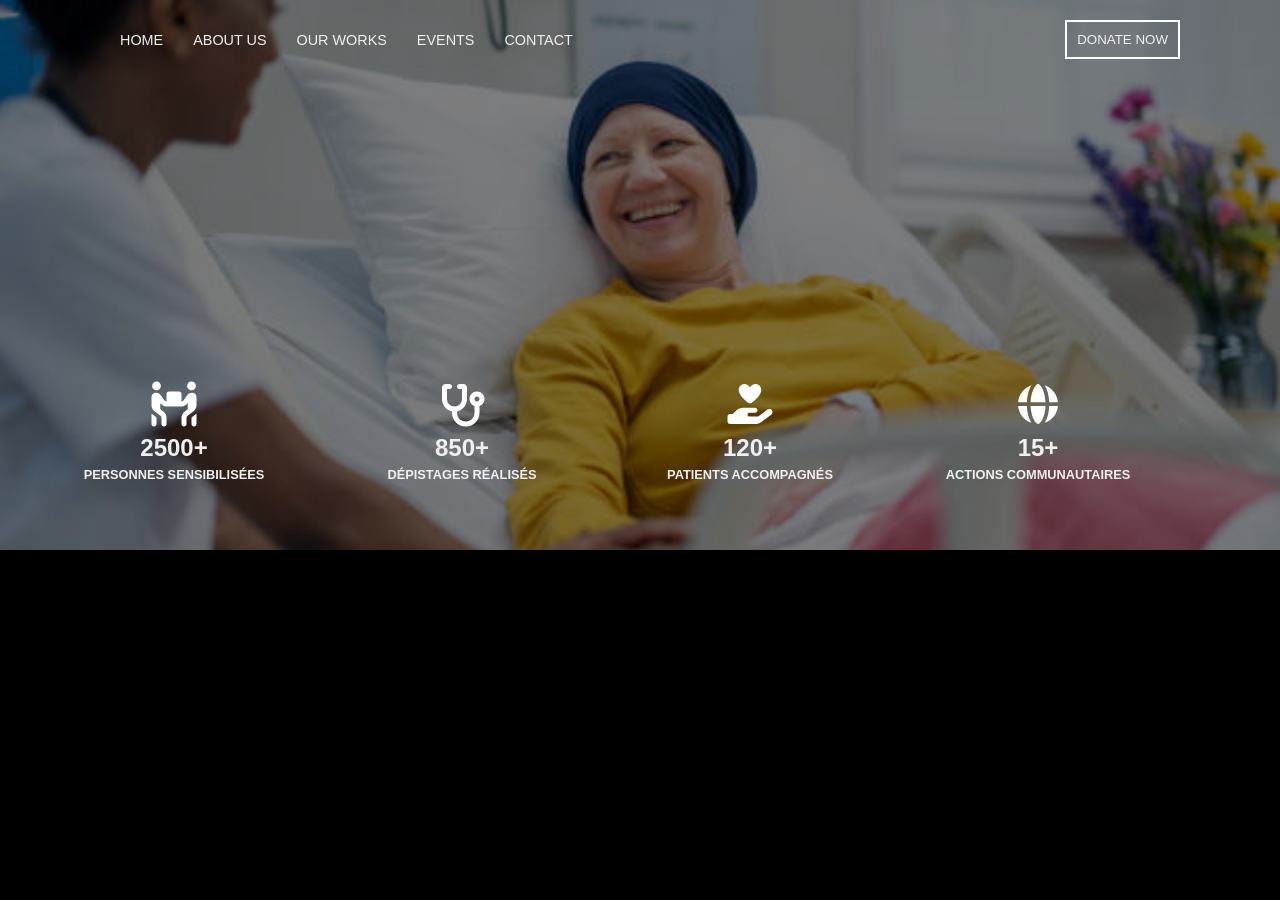
==== index.html @ 1cc5825f "modification responsive" ====
<!doctype html>
<html lang="fr">
  <head>
    <meta charset="UTF-8" />
    <meta name="viewport" content="width=device-width, initial-scale=1.0" />
    <link rel="stylesheet" href="accueil.css" />
    <title>accueil</title>
  </head>
  <body>
    <header class="headr">
      <ul class="menu">
        <li><a href="index.html" class="">HOME</a></li>
        <li><a href="#" class="">ABOUT US</a></li>
        <li>
          <a href="actions.html" class="">OUR WORKS</a>
        </li>
        <li><a href="evenements.html" class="">EVENTS</a></li>
        <li><a href="contact.html" class="">CONTACT</a></li>
      </ul>
      <button class="btn-don">DONATE NOW</button>
    </header>

    <section class="hero">
      <div><img src="images/image1.jpg" class="hero-img" alt="" /></div>
      <div class="stats-grp">
        <!----stat1 ---->
        <div class="stats">
          <img src="images/people-carry-box-solid-full.svg" class="stat-img" />
          <h2>2500+</h2>
          <h4>PERSONNES SENSIBILISÉES</h4>
        </div>
        <!----stat2 ---->
        <div class="stats">
          <img
            src="images/stethoscope-solid-full.svg"
            class="stat-img"
            alt=""
          />
          <h2>850+</h2>
          <h4>DÉPISTAGES RÉALISÉS</h4>
        </div>
        <!----stat3 ---->
        <div class="stats">
          <img
            src="images/hand-holding-heart-solid-full.svg"
            alt=""
            class="stat-img"
          />
          <h2>120+</h2>
          <h4>PATIENTS ACCOMPAGNÉS</h4>
        </div>
        <!----stat4 ---->
        <div class="stats">
          <img src="images/globe-solid-full.svg" alt="" class="stat-img" />
          <h2>15+</h2>
          <h4>ACTIONS COMMUNAUTAIRES</h4>
        </div>
      </div>
    </section>
  </body>
</html>
---- accueil.css ----
* {
  padding: 0;
  margin: 0;
  box-sizing: border-box;
  list-style: none;
  text-decoration: none;
  color: rgb(240, 240, 240);
  font-family: Arial, Helvetica, sans-serif;
}
body {
  background-color: black;
}
.headr {
  display: flex;
  flex-direction: row;
  font-size: 10px;
  justify-content: space-between;
  padding: 20px 100px;
  position: absolute;
  top: 0;
  left: 0;
  width: 100%;
  z-index: 1;
  /* border: 1px solid black; */
}
.menu {
  display: flex;
  flex-direction: row;
  align-items: center;
  justify-content: space-between;
  padding: 10px 20px;
  gap: 30px;
  font-size: 0.9rem;
}

.btn-don {
  background-color: transparent;
  border: 2px solid white;
  padding: 10px;
}
.hero {
  position: relative;
  height: 550px;
}

.hero-img {
  position: absolute;
  width: 100%;
  height: 550px;
  object-fit: cover;
  opacity: 0.5;
}

.stats-grp {
  width: 90%;
  height: 120px;
  display: grid;
  grid-template-columns: repeat(4, 1fr);
  align-items: center;
  justify-content: space-evenly;
  border-radius: 8px;
  /* background-color: rgb(255, 255, 255); */
  margin: 10px 30px;
  position: absolute;
  bottom: 50px;
}

.stats {
  display: flex;
  flex-direction: column;
  align-items: center;
  gap: 5px;
}

.stat-img {
  width: 50px;
  height: 50px;
  object-fit: contain;
}
h4 {
  font-size: 0.8rem;
}
/* Responsive téléphone */
@media screen and (max-width: 768px) {
  .headr {
    flex-direction: column;
    align-items: center;
    padding: 30px 20px;
    gap: 20px;
  }

  .menu {
    flex-wrap: wrap;
    justify-content: center;
    gap: 15px;
    padding: 0;
    text-align: center;
  }

  .hero {
    height: 100vh;
  }

  .hero-img {
    height: 100%;
  }

  .stats-grp {
    width: 95%;
    grid-template-columns: repeat(2, 1fr);
    gap: 20px;
    height: auto;
    left: 50%;
    transform: translateX(-50%);
    bottom: 30px;
    margin: 0;
    padding: 20px 0;
  }

  .stats {
    text-align: center;
  }

  .stat-img {
    width: 30px;
    height: 30px;
    /* background-color: aliceblue; */
    color: white;
  }
  h2 {
    font-size: 0.7rem;
  }

  h4 {
    font-size: 0.5rem;
  }
}
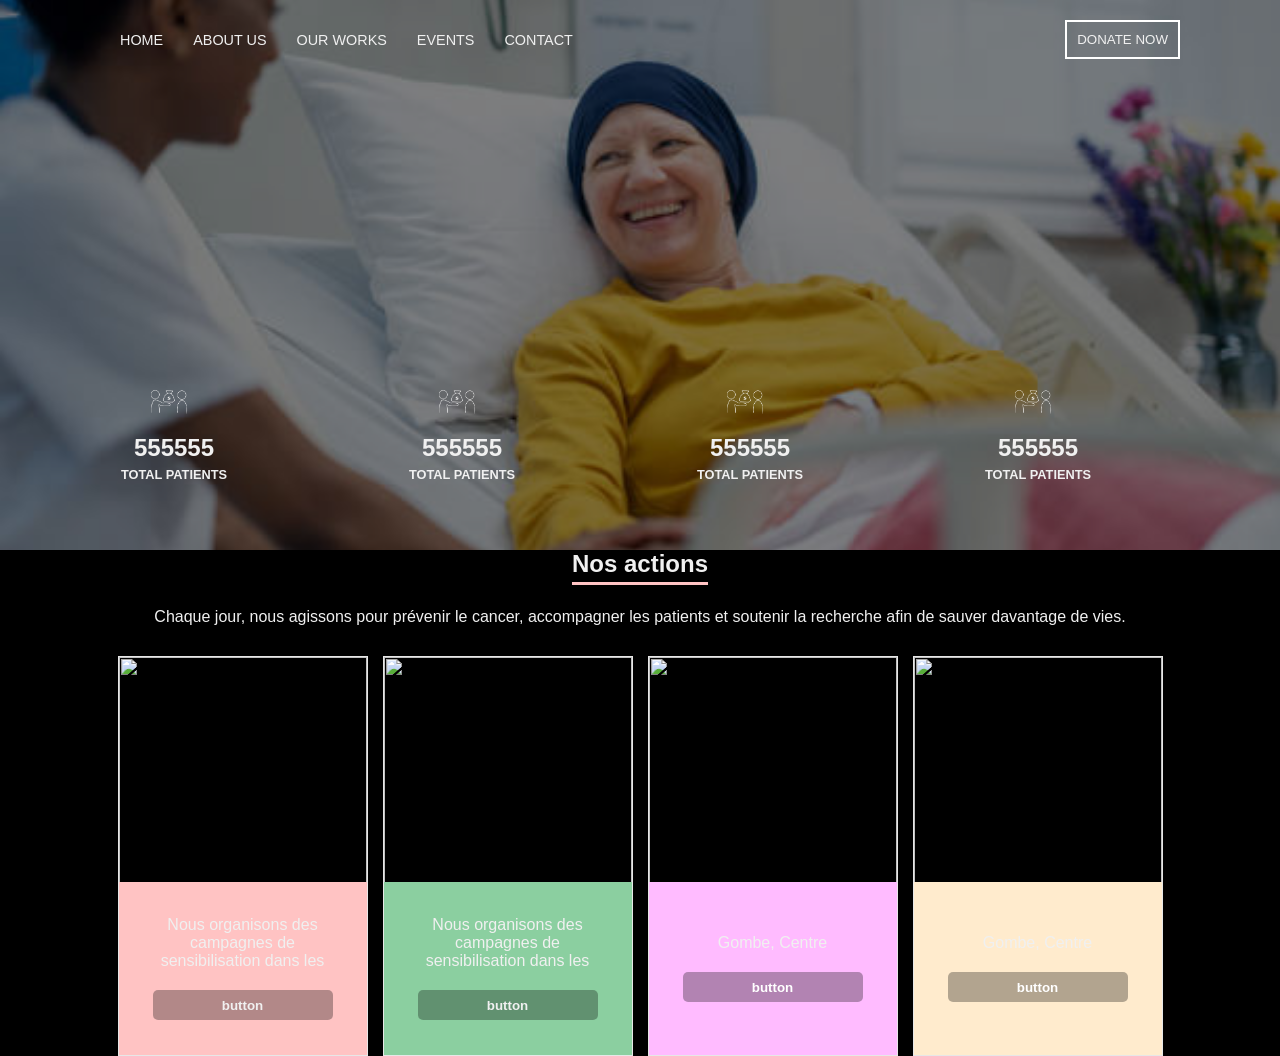
==== commit f8a15761: "Integration de section action dans index" ====
--- a/index.html
+++ b/index.html
@@ -4,6 +4,7 @@
     <meta charset="UTF-8" />
     <meta name="viewport" content="width=device-width, initial-scale=1.0" />
     <link rel="stylesheet" href="accueil.css" />
+    <link rel="stylesheet" href="actions.css" />
     <title>accueil</title>
   </head>
   <body>
@@ -25,35 +26,81 @@
       <div class="stats-grp">
         <!----stat1 ---->
         <div class="stats">
-          <img src="images/people-carry-box-solid-full.svg" class="stat-img" />
-          <h2>2500+</h2>
-          <h4>PERSONNES SENSIBILISÉES</h4>
+          <img src="images/donor.JPEG" class="stat-img" />
+          <h2>555555</h2>
+          <h4>TOTAL PATIENTS</h4>
         </div>
         <!----stat2 ---->
         <div class="stats">
-          <img
-            src="images/stethoscope-solid-full.svg"
-            class="stat-img"
-            alt=""
-          />
-          <h2>850+</h2>
-          <h4>DÉPISTAGES RÉALISÉS</h4>
+          <img src="images/donor.JPEG" class="stat-img" alt="" />
+          <h2>555555</h2>
+          <h4>TOTAL PATIENTS</h4>
         </div>
         <!----stat3 ---->
         <div class="stats">
-          <img
-            src="images/hand-holding-heart-solid-full.svg"
-            alt=""
-            class="stat-img"
-          />
-          <h2>120+</h2>
-          <h4>PATIENTS ACCOMPAGNÉS</h4>
+          <img src="images/donor.JPEG" alt="" class="stat-img" />
+          <h2>555555</h2>
+          <h4>TOTAL PATIENTS</h4>
         </div>
         <!----stat4 ---->
         <div class="stats">
-          <img src="images/globe-solid-full.svg" alt="" class="stat-img" />
-          <h2>15+</h2>
-          <h4>ACTIONS COMMUNAUTAIRES</h4>
+          <img src="images/donor.JPEG" alt="" class="stat-img" />
+          <h2>555555</h2>
+          <h4>TOTAL PATIENTS</h4>
+        </div>
+      </div>
+    </section>
+    <section class="actions">
+      <h1>Nos actions</h1>
+      <p>
+        Chaque jour, nous agissons pour prévenir le cancer, accompagner les
+        patients et soutenir la recherche afin de sauver davantage de vies.
+      </p>
+
+      <div class="grp-card">
+        <!-- Carte 1 -->
+        <div class="card">
+          <img
+            src="https://tse1.mm.bing.net/th/id/OIP.S7euTnpq5qoBx0UZ1Ds-mwHaGL?r=0&pid=ImgDet&w=178&h=148&c=7&dpr=1,5&o=7&rm=3"
+          />
+          <div class="card-content">
+            <p class="text-card one">
+              Nous organisons des campagnes de sensibilisation dans les
+            </p>
+            <button class="btn-card"><p>button</p></button>
+          </div>
+        </div>
+        <!-- Carte 2 -->
+        <div class="card">
+          <img
+            src="https://tse1.mm.bing.net/th/id/OIP.S7euTnpq5qoBx0UZ1Ds-mwHaGL?r=0&pid=ImgDet&w=178&h=148&c=7&dpr=1,5&o=7&rm=3"
+            alt=""
+          />
+          <div class="card-content two">
+            <p class="text-card">
+              Nous organisons des campagnes de sensibilisation dans les
+            </p>
+            <button class="btn-card"><p>button</p></button>
+          </div>
+        </div>
+        <!-- Carte 3 -->
+        <div class="card">
+          <img
+            src="https://tse1.mm.bing.net/th/id/OIP.S7euTnpq5qoBx0UZ1Ds-mwHaGL?r=0&pid=ImgDet&w=178&h=148&c=7&dpr=1,5&o=7&rm=3"
+            alt=""
+          />
+          <div class="card-content three">
+            <p class="text-card">Gombe, Centre</p>
+            <button class="btn-card">button</button>
+          </div>
+        </div>
+        <!-- Carte 4 -->
+        <div class="card">
+          <img src="#" alt="" />
+          <div class="card-content four">
+            <p class="text-card">Gombe, Centre</p>
+            <button class="btn-card">button</button>
+          </div>
         </div>
       </div>
     </section>
--- a/actions.css
+++ b/actions.css
@@ -0,0 +1,115 @@
+* {
+  box-sizing: border-box;
+  text-decoration: none;
+  margin: 0;
+  padding: 0;
+}
+
+.actions {
+  display: flex;
+  flex-direction: column;
+  align-items: center;
+  gap: 30px;
+  /* border: 1px solid black; */
+}
+.actions h1 {
+  text-decoration: underline;
+  text-decoration-color: #ffc3c3;
+  text-decoration-thickness: 3px; /* Épaisseur du soulignement */
+  text-decoration-skip-ink: none; /* Empêche le soulignement de s'interrompre aux jambages (les lettres qui descendent comme le 'p' ou le 'g') */
+  text-underline-offset: 10px;
+}
+
+.grp-card {
+  display: flex;
+  flex-direction: row;
+  /* border: 1px solid rgb(226, 6, 6); */
+  justify-content: center;
+  align-items: center;
+  gap: 15px;
+}
+.card {
+  display: flex;
+  flex-direction: column;
+  width: 250px;
+  height: 400px;
+  border: 1px solid rgb(231, 231, 231);
+
+  /* background-color: ; */
+}
+.card img {
+  width: 100%;
+  height: 130%;
+  object-fit: cover;
+}
+.card-content {
+  display: flex;
+  flex-direction: column;
+  justify-content: center;
+  align-items: center;
+  gap: 20px;
+  padding: 0 20px;
+  /* border: 2px solid green; */
+  text-align: center;
+  height: 100%;
+  background-color: #ffc3c3;
+}
+.two {
+  background-color: #8bcfa0;
+}
+.three {
+  background-color: rgb(255, 187, 255);
+}
+.four {
+  background-color: blanchedalmond;
+}
+
+.btn-card {
+  width: 180px;
+  height: 30px;
+  color: white;
+  font-weight: bold;
+  background-color: rgba(0, 0, 0, 0.3);
+  /* opacity: 0.5; */
+  border: none;
+  border-radius: 5px;
+}
+
+/* Responsive */
+@media screen and (max-width: 768px) {
+  .grp-card {
+    flex-direction: column;
+    align-items: center;
+    gap: 20px;
+    padding: 0 15px;
+    overflow: hidden;
+  }
+  .but {
+    padding: 0 20px;
+  }
+
+  .card {
+    width: 100%;
+    max-width: 350px;
+    height: auto;
+  }
+
+  .card img {
+    height: 220px;
+  }
+
+  .card-content {
+    padding: 20px;
+    gap: 15px;
+  }
+
+  .card-content p {
+    font-size: 0.95rem;
+  }
+
+  .btn-card {
+    width: 100%;
+    max-width: 220px;
+    height: 40px;
+  }
+}
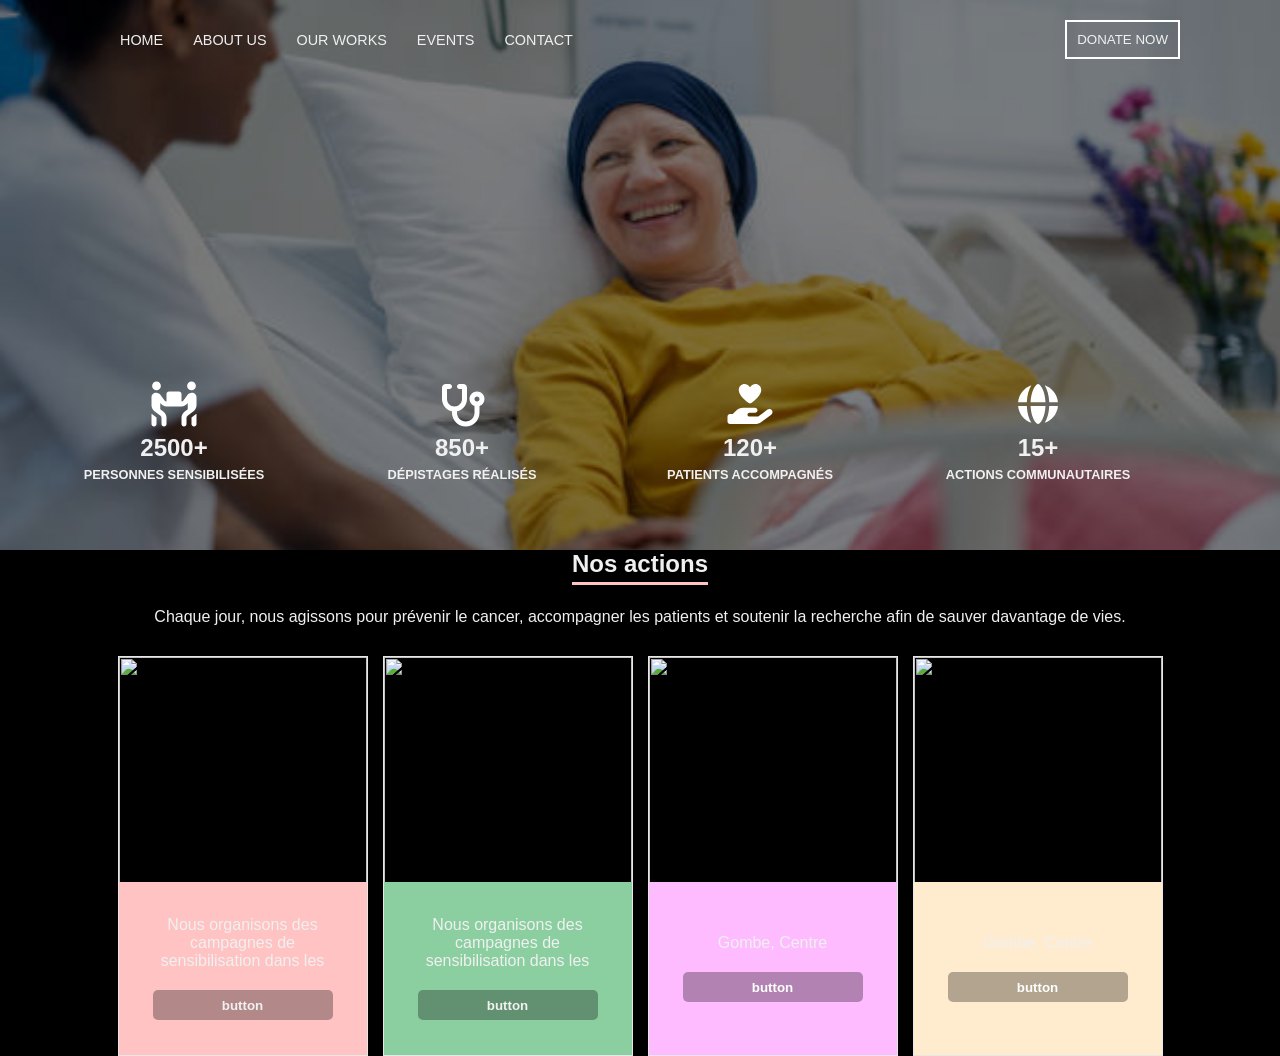
==== commit d8228b1e: "Merge branch 'feature/accueil'" ====
--- a/index.html
+++ b/index.html
@@ -26,27 +26,35 @@
       <div class="stats-grp">
         <!----stat1 ---->
         <div class="stats">
-          <img src="images/donor.JPEG" class="stat-img" />
-          <h2>555555</h2>
-          <h4>TOTAL PATIENTS</h4>
+          <img src="images/people-carry-box-solid-full.svg" class="stat-img" />
+          <h2>2500+</h2>
+          <h4>PERSONNES SENSIBILISÉES</h4>
         </div>
         <!----stat2 ---->
         <div class="stats">
-          <img src="images/donor.JPEG" class="stat-img" alt="" />
-          <h2>555555</h2>
-          <h4>TOTAL PATIENTS</h4>
+          <img
+            src="images/stethoscope-solid-full.svg"
+            class="stat-img"
+            alt=""
+          />
+          <h2>850+</h2>
+          <h4>DÉPISTAGES RÉALISÉS</h4>
         </div>
         <!----stat3 ---->
         <div class="stats">
-          <img src="images/donor.JPEG" alt="" class="stat-img" />
-          <h2>555555</h2>
-          <h4>TOTAL PATIENTS</h4>
+          <img
+            src="images/hand-holding-heart-solid-full.svg"
+            alt=""
+            class="stat-img"
+          />
+          <h2>120+</h2>
+          <h4>PATIENTS ACCOMPAGNÉS</h4>
         </div>
         <!----stat4 ---->
         <div class="stats">
-          <img src="images/donor.JPEG" alt="" class="stat-img" />
-          <h2>555555</h2>
-          <h4>TOTAL PATIENTS</h4>
+          <img src="images/globe-solid-full.svg" alt="" class="stat-img" />
+          <h2>15+</h2>
+          <h4>ACTIONS COMMUNAUTAIRES</h4>
         </div>
       </div>
     </section>
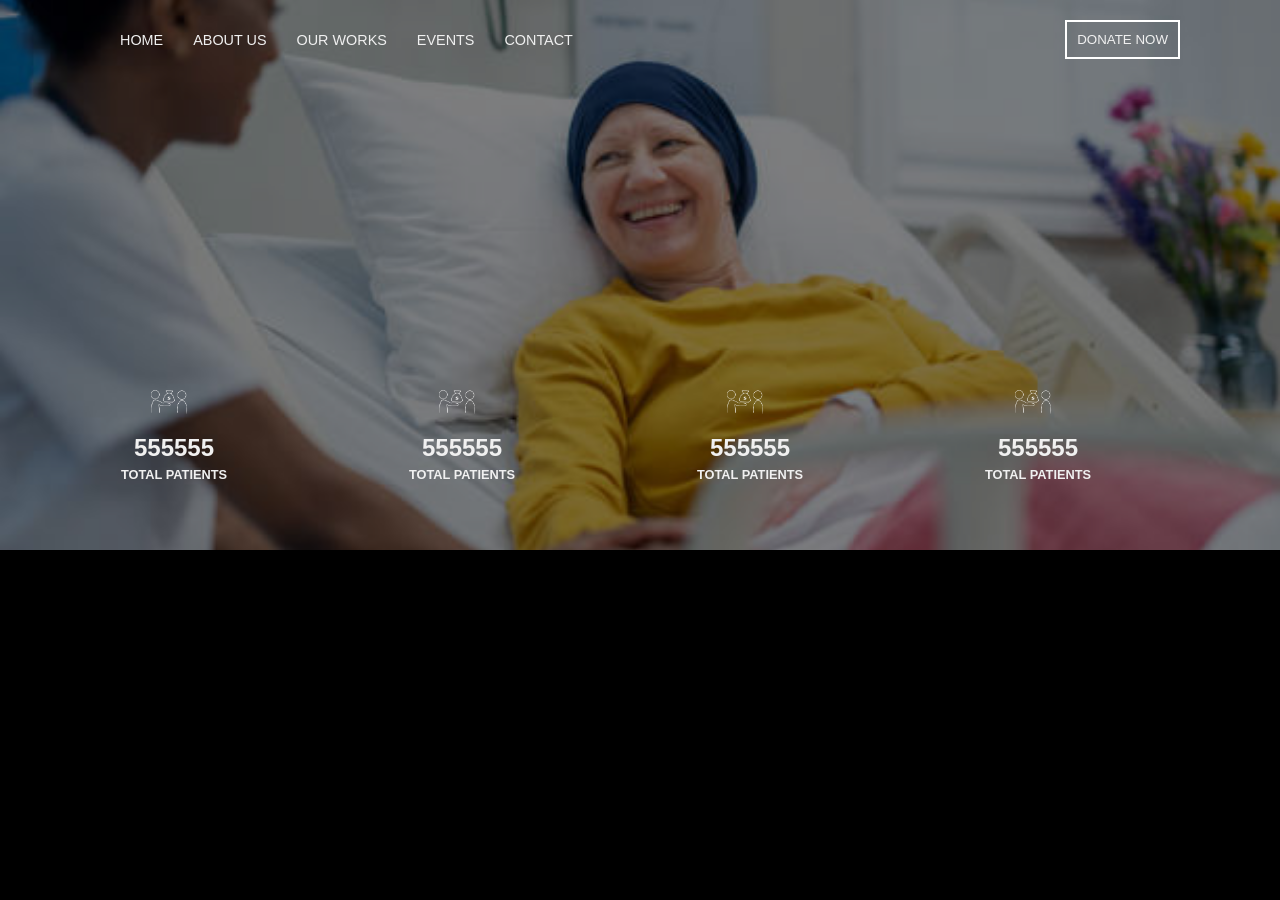
==== commit 93519a57: "Revert "Integration de section action dans index" This reverts commit f8a1576109bf8f3b7032aadb087364" ====
--- a/index.html
+++ b/index.html
@@ -4,7 +4,6 @@
     <meta charset="UTF-8" />
     <meta name="viewport" content="width=device-width, initial-scale=1.0" />
     <link rel="stylesheet" href="accueil.css" />
-    <link rel="stylesheet" href="actions.css" />
     <title>accueil</title>
   </head>
   <body>
@@ -26,89 +25,27 @@
       <div class="stats-grp">
         <!----stat1 ---->
         <div class="stats">
-          <img src="images/people-carry-box-solid-full.svg" class="stat-img" />
-          <h2>2500+</h2>
-          <h4>PERSONNES SENSIBILISÉES</h4>
+          <img src="images/donor.JPEG" class="stat-img" />
+          <h2>555555</h2>
+          <h4>TOTAL PATIENTS</h4>
         </div>
         <!----stat2 ---->
         <div class="stats">
-          <img
-            src="images/stethoscope-solid-full.svg"
-            class="stat-img"
-            alt=""
-          />
-          <h2>850+</h2>
-          <h4>DÉPISTAGES RÉALISÉS</h4>
+          <img src="images/donor.JPEG" class="stat-img" alt="" />
+          <h2>555555</h2>
+          <h4>TOTAL PATIENTS</h4>
         </div>
         <!----stat3 ---->
         <div class="stats">
-          <img
-            src="images/hand-holding-heart-solid-full.svg"
-            alt=""
-            class="stat-img"
-          />
-          <h2>120+</h2>
-          <h4>PATIENTS ACCOMPAGNÉS</h4>
+          <img src="images/donor.JPEG" alt="" class="stat-img" />
+          <h2>555555</h2>
+          <h4>TOTAL PATIENTS</h4>
         </div>
         <!----stat4 ---->
         <div class="stats">
-          <img src="images/globe-solid-full.svg" alt="" class="stat-img" />
-          <h2>15+</h2>
-          <h4>ACTIONS COMMUNAUTAIRES</h4>
-        </div>
-      </div>
-    </section>
-    <section class="actions">
-      <h1>Nos actions</h1>
-      <p>
-        Chaque jour, nous agissons pour prévenir le cancer, accompagner les
-        patients et soutenir la recherche afin de sauver davantage de vies.
-      </p>
-
-      <div class="grp-card">
-        <!-- Carte 1 -->
-        <div class="card">
-          <img
-            src="https://tse1.mm.bing.net/th/id/OIP.S7euTnpq5qoBx0UZ1Ds-mwHaGL?r=0&pid=ImgDet&w=178&h=148&c=7&dpr=1,5&o=7&rm=3"
-          />
-          <div class="card-content">
-            <p class="text-card one">
-              Nous organisons des campagnes de sensibilisation dans les
-            </p>
-            <button class="btn-card"><p>button</p></button>
-          </div>
-        </div>
-        <!-- Carte 2 -->
-        <div class="card">
-          <img
-            src="https://tse1.mm.bing.net/th/id/OIP.S7euTnpq5qoBx0UZ1Ds-mwHaGL?r=0&pid=ImgDet&w=178&h=148&c=7&dpr=1,5&o=7&rm=3"
-            alt=""
-          />
-          <div class="card-content two">
-            <p class="text-card">
-              Nous organisons des campagnes de sensibilisation dans les
-            </p>
-            <button class="btn-card"><p>button</p></button>
-          </div>
-        </div>
-        <!-- Carte 3 -->
-        <div class="card">
-          <img
-            src="https://tse1.mm.bing.net/th/id/OIP.S7euTnpq5qoBx0UZ1Ds-mwHaGL?r=0&pid=ImgDet&w=178&h=148&c=7&dpr=1,5&o=7&rm=3"
-            alt=""
-          />
-          <div class="card-content three">
-            <p class="text-card">Gombe, Centre</p>
-            <button class="btn-card">button</button>
-          </div>
-        </div>
-        <!-- Carte 4 -->
-        <div class="card">
-          <img src="#" alt="" />
-          <div class="card-content four">
-            <p class="text-card">Gombe, Centre</p>
-            <button class="btn-card">button</button>
-          </div>
+          <img src="images/donor.JPEG" alt="" class="stat-img" />
+          <h2>555555</h2>
+          <h4>TOTAL PATIENTS</h4>
         </div>
       </div>
     </section>
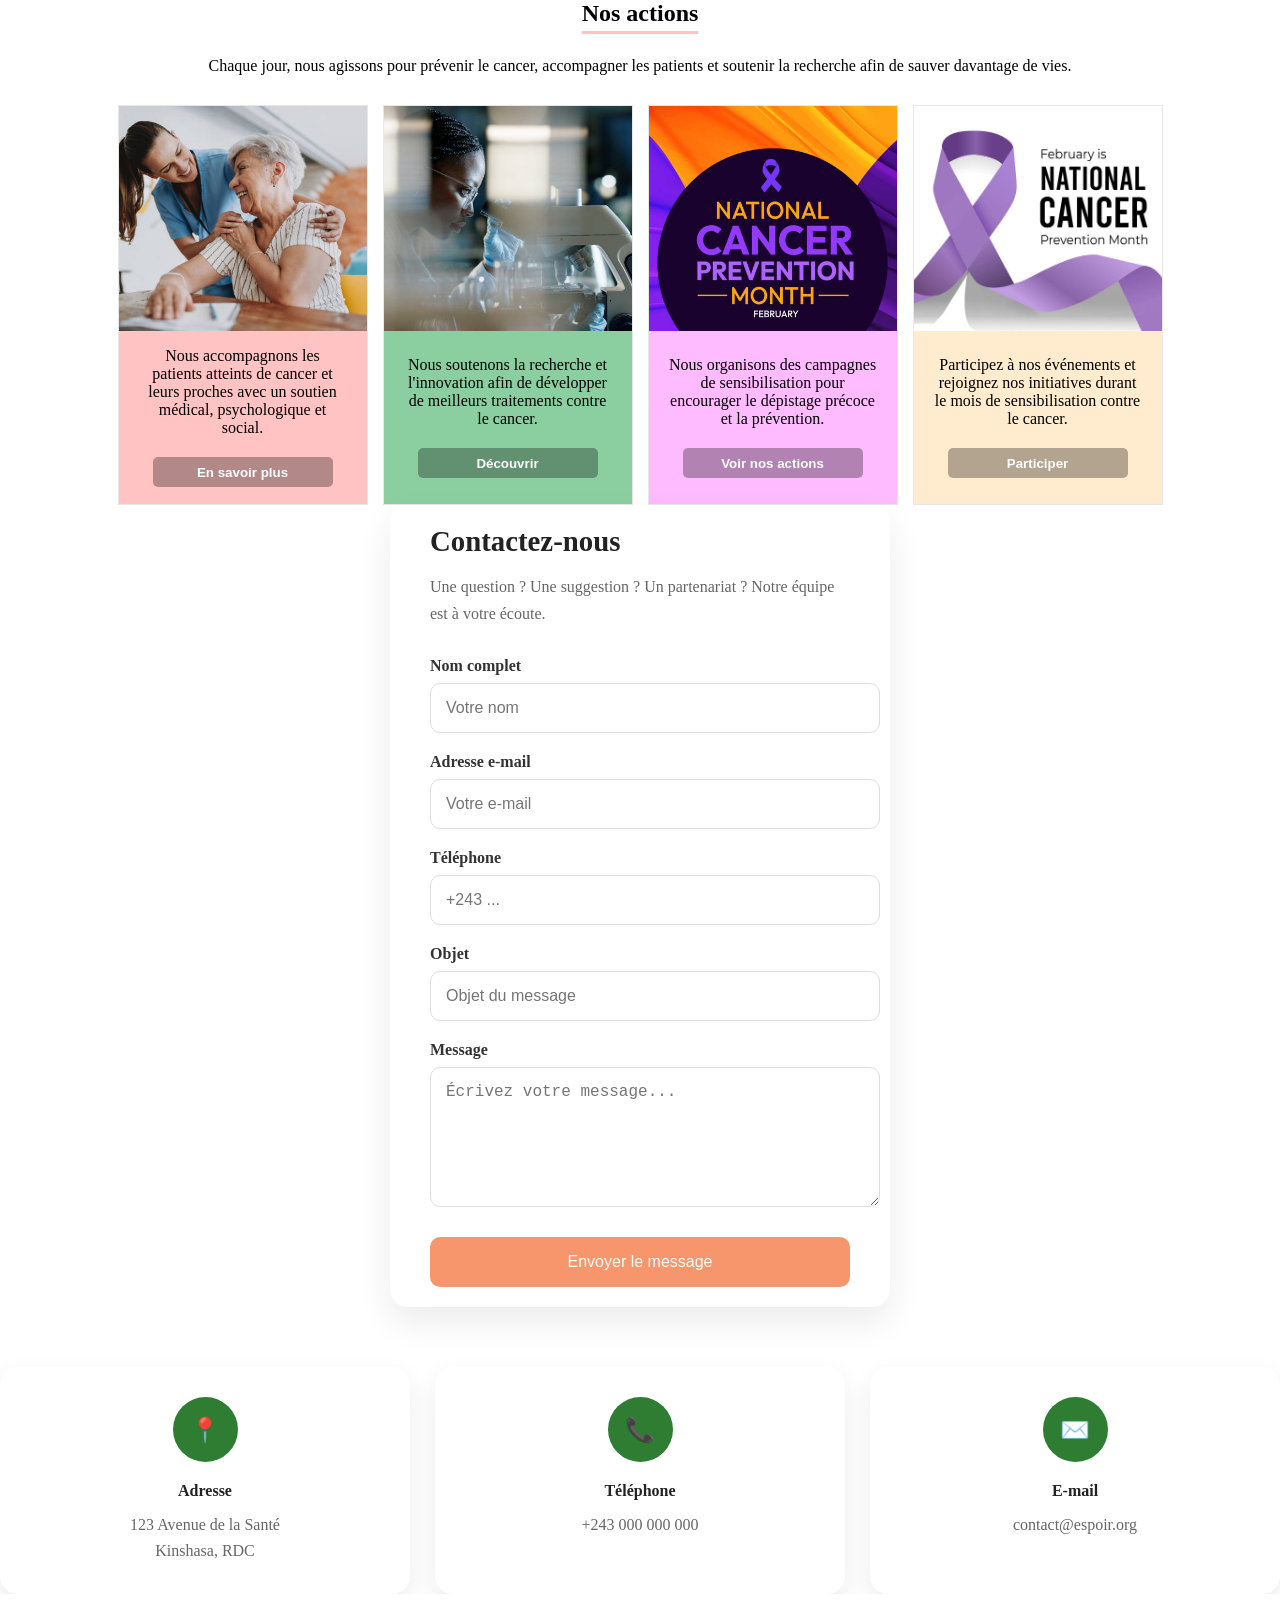
==== commit 1463d402: "Intégration des pages contact et actions dans l'accueil" ====
--- a/index.html
+++ b/index.html
@@ -3,51 +3,145 @@
   <head>
     <meta charset="UTF-8" />
     <meta name="viewport" content="width=device-width, initial-scale=1.0" />
-    <link rel="stylesheet" href="accueil.css" />
-    <title>accueil</title>
+    <title>Document</title>
+    <link rel="stylesheet" href="contact.css" />
+    <link rel="stylesheet" href="actions.css" />
   </head>
   <body>
-    <header class="headr">
-      <ul class="menu">
-        <li><a href="index.html" class="">HOME</a></li>
-        <li><a href="#" class="">ABOUT US</a></li>
-        <li>
-          <a href="actions.html" class="">OUR WORKS</a>
-        </li>
-        <li><a href="evenements.html" class="">EVENTS</a></li>
-        <li><a href="contact.html" class="">CONTACT</a></li>
-      </ul>
-      <button class="btn-don">DONATE NOW</button>
-    </header>
+    <main>
+      <!-- section Nos Actions    -->
+      <section class="actions">
+        <h1>Nos actions</h1>
+        <p class="but">
+          Chaque jour, nous agissons pour prévenir le cancer, accompagner les
+          patients et soutenir la recherche afin de sauver davantage de vies.
+        </p>
 
-    <section class="hero">
-      <div><img src="images/image1.jpg" class="hero-img" alt="" /></div>
-      <div class="stats-grp">
-        <!----stat1 ---->
-        <div class="stats">
-          <img src="images/donor.JPEG" class="stat-img" />
-          <h2>555555</h2>
-          <h4>TOTAL PATIENTS</h4>
+        <div class="grp-card">
+          <!-- Carte 1 -->
+          <div class="card">
+            <img src="images/action1.jpeg" />
+            <div class="card-content">
+              <p class="text-card one">
+                Nous accompagnons les patients atteints de cancer et leurs
+                proches avec un soutien médical, psychologique et social.
+              </p>
+              <button class="btn-card"><p>En savoir plus</p></button>
+            </div>
+          </div>
+          <!-- Carte 2 -->
+          <div class="card">
+            <img src="images/action2.jpeg" alt="" />
+            <div class="card-content two">
+              <p class="text-card">
+                Nous soutenons la recherche et l'innovation afin de développer
+                de meilleurs traitements contre le cancer.
+              </p>
+              <button class="btn-card"><p>Découvrir</p></button>
+            </div>
+          </div>
+          <!-- Carte 3 -->
+          <div class="card">
+            <img src="images/action3.jpeg" alt="" />
+            <div class="card-content three">
+              <p class="text-card">
+                Nous organisons des campagnes de sensibilisation pour encourager
+                le dépistage précoce et la prévention.
+              </p>
+              <button class="btn-card">Voir nos actions</button>
+            </div>
+          </div>
+          <!-- Carte 4 -->
+          <div class="card">
+            <img src="images/action4.jpeg" alt="" />
+            <div class="card-content four">
+              <p class="text-card">
+                Participez à nos événements et rejoignez nos initiatives durant
+                le mois de sensibilisation contre le cancer.
+              </p>
+              <button class="btn-card">Participer</button>
+            </div>
+          </div>
         </div>
-        <!----stat2 ---->
-        <div class="stats">
-          <img src="images/donor.JPEG" class="stat-img" alt="" />
-          <h2>555555</h2>
-          <h4>TOTAL PATIENTS</h4>
+      </section>
+
+      <!---section CONTACT-->
+      <section class="contact-section" id="contact">
+        <div class="contact">
+          <!-- Contact -->
+          <div class="contact-card">
+            <h3>Contactez-nous</h3>
+
+            <p>
+              Une question ? Une suggestion ? Un partenariat ? Notre équipe est
+              à votre écoute.
+            </p>
+
+            <form>
+              <div class="input-group">
+                <label>Nom complet</label>
+                <input type="text" placeholder="Votre nom" />
+              </div>
+
+              <div class="input-group">
+                <label>Adresse e-mail</label>
+                <input type="email" placeholder="Votre e-mail" />
+              </div>
+
+              <div class="input-group">
+                <label>Téléphone</label>
+                <input type="tel" placeholder="+243 ..." />
+              </div>
+
+              <div class="input-group">
+                <label>Objet</label>
+                <input type="text" placeholder="Objet du message" />
+              </div>
+
+              <div class="input-group">
+                <label>Message</label>
+                <textarea
+                  rows="6"
+                  placeholder="Écrivez votre message..."
+                ></textarea>
+              </div>
+
+              <button type="submit">Envoyer le message</button>
+            </form>
+          </div>
         </div>
-        <!----stat3 ---->
-        <div class="stats">
-          <img src="images/donor.JPEG" alt="" class="stat-img" />
-          <h2>555555</h2>
-          <h4>TOTAL PATIENTS</h4>
+
+        <!-- Informations -->
+
+        <div class="contact-info">
+          <div class="info-card">
+            <div class="icon">📍</div>
+
+            <h4>Adresse</h4>
+
+            <p>
+              123 Avenue de la Santé<br />
+              Kinshasa, RDC
+            </p>
+          </div>
+
+          <div class="info-card">
+            <div class="icon">📞</div>
+
+            <h4>Téléphone</h4>
+
+            <p>+243 000 000 000</p>
+          </div>
+
+          <div class="info-card">
+            <div class="icon">✉️</div>
+
+            <h4>E-mail</h4>
+
+            <p>contact@espoir.org</p>
+          </div>
         </div>
-        <!----stat4 ---->
-        <div class="stats">
-          <img src="images/donor.JPEG" alt="" class="stat-img" />
-          <h2>555555</h2>
-          <h4>TOTAL PATIENTS</h4>
-        </div>
-      </div>
-    </section>
+      </section>
+    </main>
   </body>
 </html>
--- a/contact.css
+++ b/contact.css
@@ -0,0 +1,155 @@
+/*========== CONTACT SECTION ==========*/
+
+.contact-section {
+  width: 100%;
+  align-items: center;
+  justify-content: center;
+  /* margin: 100px auto; */
+  /* border: 2px solid black; */
+}
+
+/*========== GRID PRINCIPAL ==========*/
+
+.contact {
+  display: flex;
+  flex-direction: column;
+  align-items: center;
+  justify-content: center;
+  /* grid-template-columns: 1fr; */
+  margin-bottom: 60px;
+  /* margin-left: 120px; */
+  /* border: 2px solid black; */
+}
+
+/*========== CARTES ==========*/
+
+.contact-card {
+  width: 500px;
+  background: #fff;
+  border-radius: 18px;
+  padding: 20px 40px;
+  box-shadow: 0 15px 35px rgba(0, 0, 0, 0.08);
+}
+
+.contact-card h3 {
+  font-size: 1.8rem;
+  margin-bottom: 15px;
+  color: #222;
+}
+
+.contact-card p {
+  color: #666;
+  line-height: 1.7;
+  margin-bottom: 30px;
+}
+
+/*========== FORMULAIRE ==========*/
+
+form {
+  display: flex;
+  flex-direction: column;
+  gap: 20px;
+}
+
+.input-group {
+  display: flex;
+  flex-direction: column;
+}
+
+.input-group label {
+  margin-bottom: 8px;
+  font-weight: 600;
+  color: #333;
+}
+
+.input-group input,
+.input-group textarea {
+  width: 450px;
+  padding: 15px;
+  border: 1px solid #ddd;
+  border-radius: 10px;
+  font-size: 1rem;
+  transition: 0.3s;
+  /* border: 1px solid orange; */
+}
+
+textarea {
+  resize: vertical;
+}
+
+form button {
+  margin-top: 10px;
+  padding: 16px;
+  background: #f7966c;
+  color: white;
+  border: none;
+  border-radius: 10px;
+  font-size: 1rem;
+  cursor: pointer;
+  transition: 0.3s;
+}
+
+form button:hover {
+  background: #0b470f;
+}
+
+/*========== INFORMATIONS ==========*/
+
+.contact-info {
+  display: grid;
+  grid-template-columns: repeat(3, 1fr);
+  gap: 25px;
+}
+
+.info-card {
+  background: white;
+  padding: 30px;
+  text-align: center;
+  border-radius: 18px;
+  box-shadow: 0 10px 25px rgba(0, 0, 0, 0.08);
+  transition: 0.3s;
+}
+
+.info-card:hover {
+  transform: translateY(-8px);
+}
+
+.icon {
+  width: 65px;
+  height: 65px;
+  margin: auto;
+  margin-bottom: 20px;
+  background: #2e7d32;
+  color: white;
+  border-radius: 50%;
+  display: grid;
+  place-items: center;
+  font-size: 1.5rem;
+}
+
+.info-card h4 {
+  margin-bottom: 12px;
+  color: #222;
+}
+
+.info-card p {
+  color: #666;
+  line-height: 1.6;
+}
+/* Responsive téléphone */
+@media screen and (max-width: 768px) {
+  .contact-card {
+    width: 90%;
+    padding: 20px;
+    overflow: hidden;
+  }
+
+  .input-group input,
+  .input-group textarea {
+    width: 90%;
+  }
+
+  .contact-info {
+    grid-template-columns: 1fr;
+  }
+}
--- a/actions.css
+++ b/actions.css
@@ -0,0 +1,115 @@
+* {
+  box-sizing: border-box;
+  text-decoration: none;
+  margin: 0;
+  padding: 0;
+}
+
+.actions {
+  display: flex;
+  flex-direction: column;
+  align-items: center;
+  gap: 30px;
+  /* border: 1px solid black; */
+}
+.actions h1 {
+  text-decoration: underline;
+  text-decoration-color: #ffc3c3;
+  text-decoration-thickness: 3px; /* Épaisseur du soulignement */
+  text-decoration-skip-ink: none; /* Empêche le soulignement de s'interrompre aux jambages (les lettres qui descendent comme le 'p' ou le 'g') */
+  text-underline-offset: 10px;
+}
+
+.grp-card {
+  display: flex;
+  flex-direction: row;
+  /* border: 1px solid rgb(226, 6, 6); */
+  justify-content: center;
+  align-items: center;
+  gap: 15px;
+}
+.card {
+  display: flex;
+  flex-direction: column;
+  width: 250px;
+  height: 400px;
+  border: 1px solid rgb(231, 231, 231);
+
+  /* background-color: ; */
+}
+.card img {
+  width: 100%;
+  height: 130%;
+  object-fit: cover;
+}
+.card-content {
+  display: flex;
+  flex-direction: column;
+  justify-content: center;
+  align-items: center;
+  gap: 20px;
+  padding: 0 20px;
+  /* border: 2px solid green; */
+  text-align: center;
+  height: 100%;
+  background-color: #ffc3c3;
+}
+.two {
+  background-color: #8bcfa0;
+}
+.three {
+  background-color: rgb(255, 187, 255);
+}
+.four {
+  background-color: blanchedalmond;
+}
+
+.btn-card {
+  width: 180px;
+  height: 30px;
+  color: white;
+  font-weight: bold;
+  background-color: rgba(0, 0, 0, 0.3);
+  /* opacity: 0.5; */
+  border: none;
+  border-radius: 5px;
+}
+
+/* Responsive */
+@media screen and (max-width: 768px) {
+  .grp-card {
+    flex-direction: column;
+    align-items: center;
+    gap: 20px;
+    padding: 0 15px;
+    overflow: hidden;
+  }
+  .but {
+    padding: 0 20px;
+  }
+
+  .card {
+    width: 100%;
+    max-width: 350px;
+    height: auto;
+  }
+
+  .card img {
+    height: 220px;
+  }
+
+  .card-content {
+    padding: 20px;
+    gap: 15px;
+  }
+
+  .card-content p {
+    font-size: 0.95rem;
+  }
+
+  .btn-card {
+    width: 100%;
+    max-width: 220px;
+    height: 40px;
+  }
+}
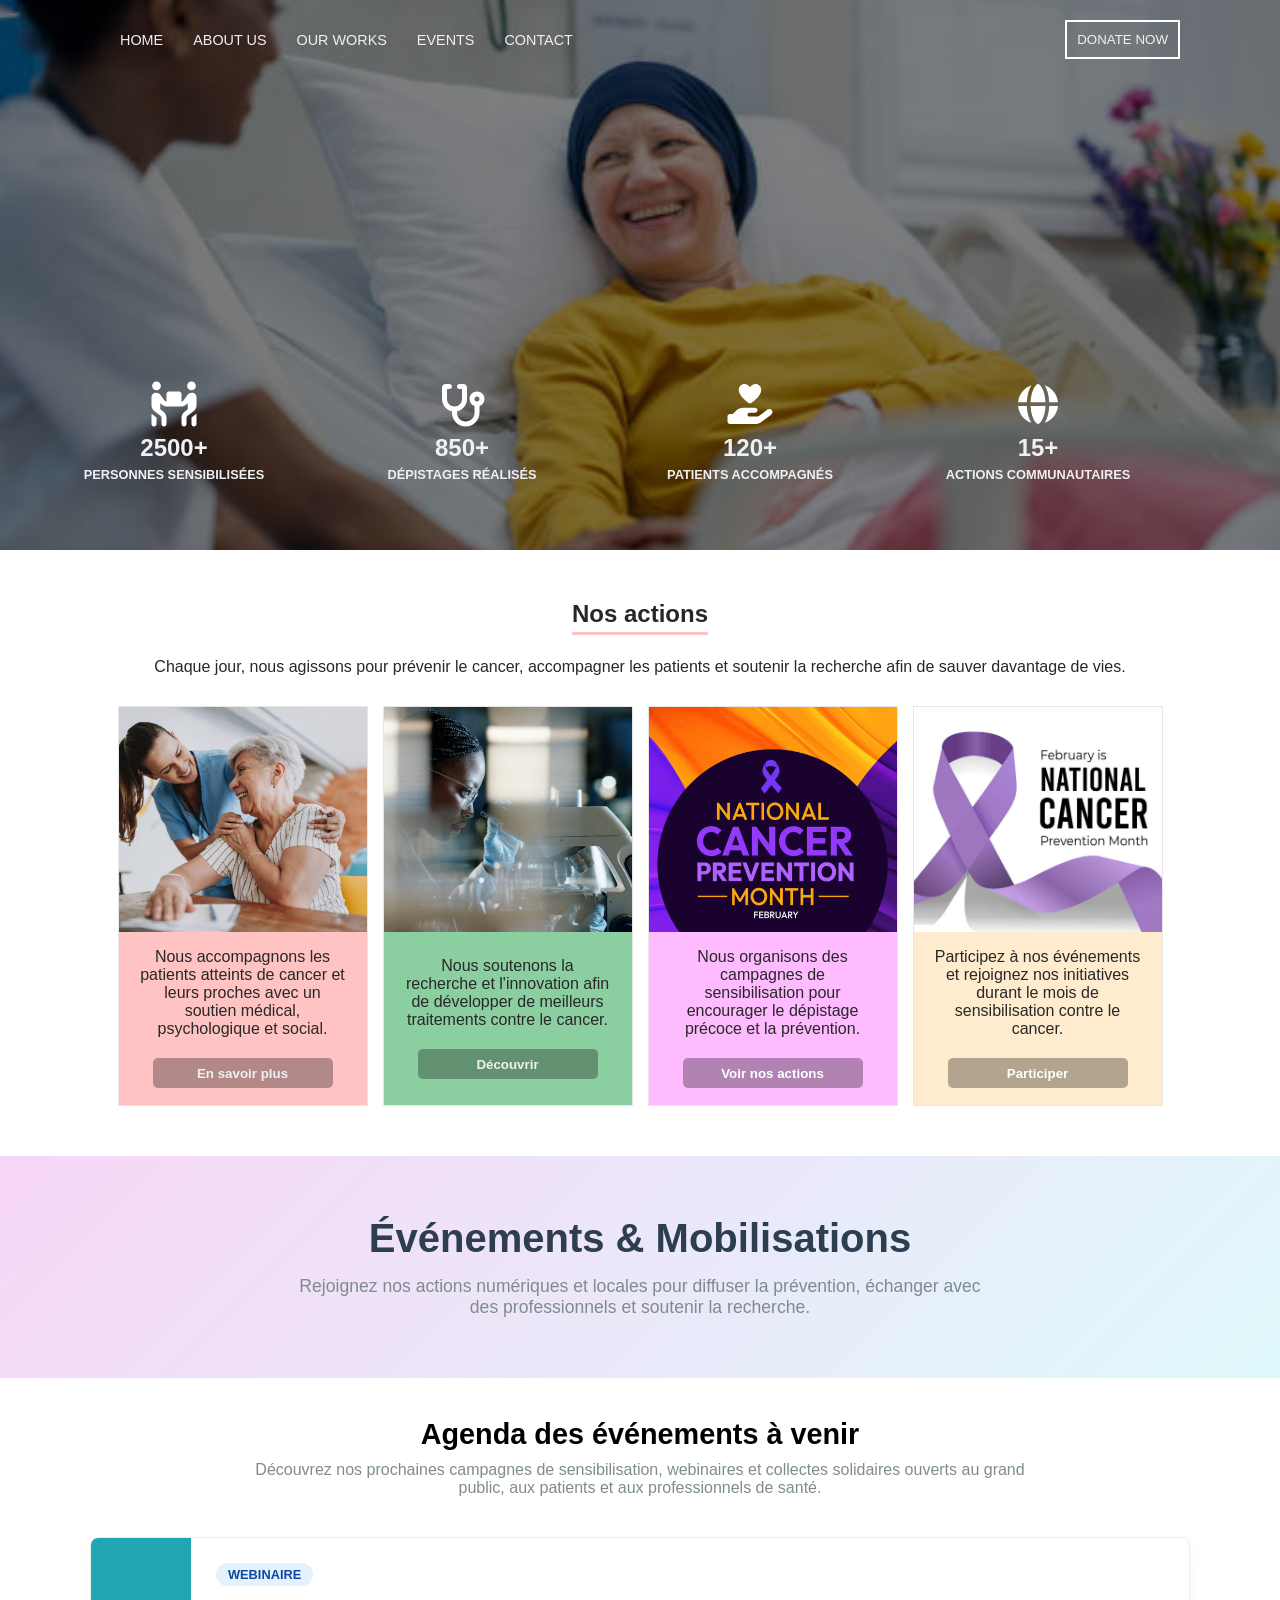
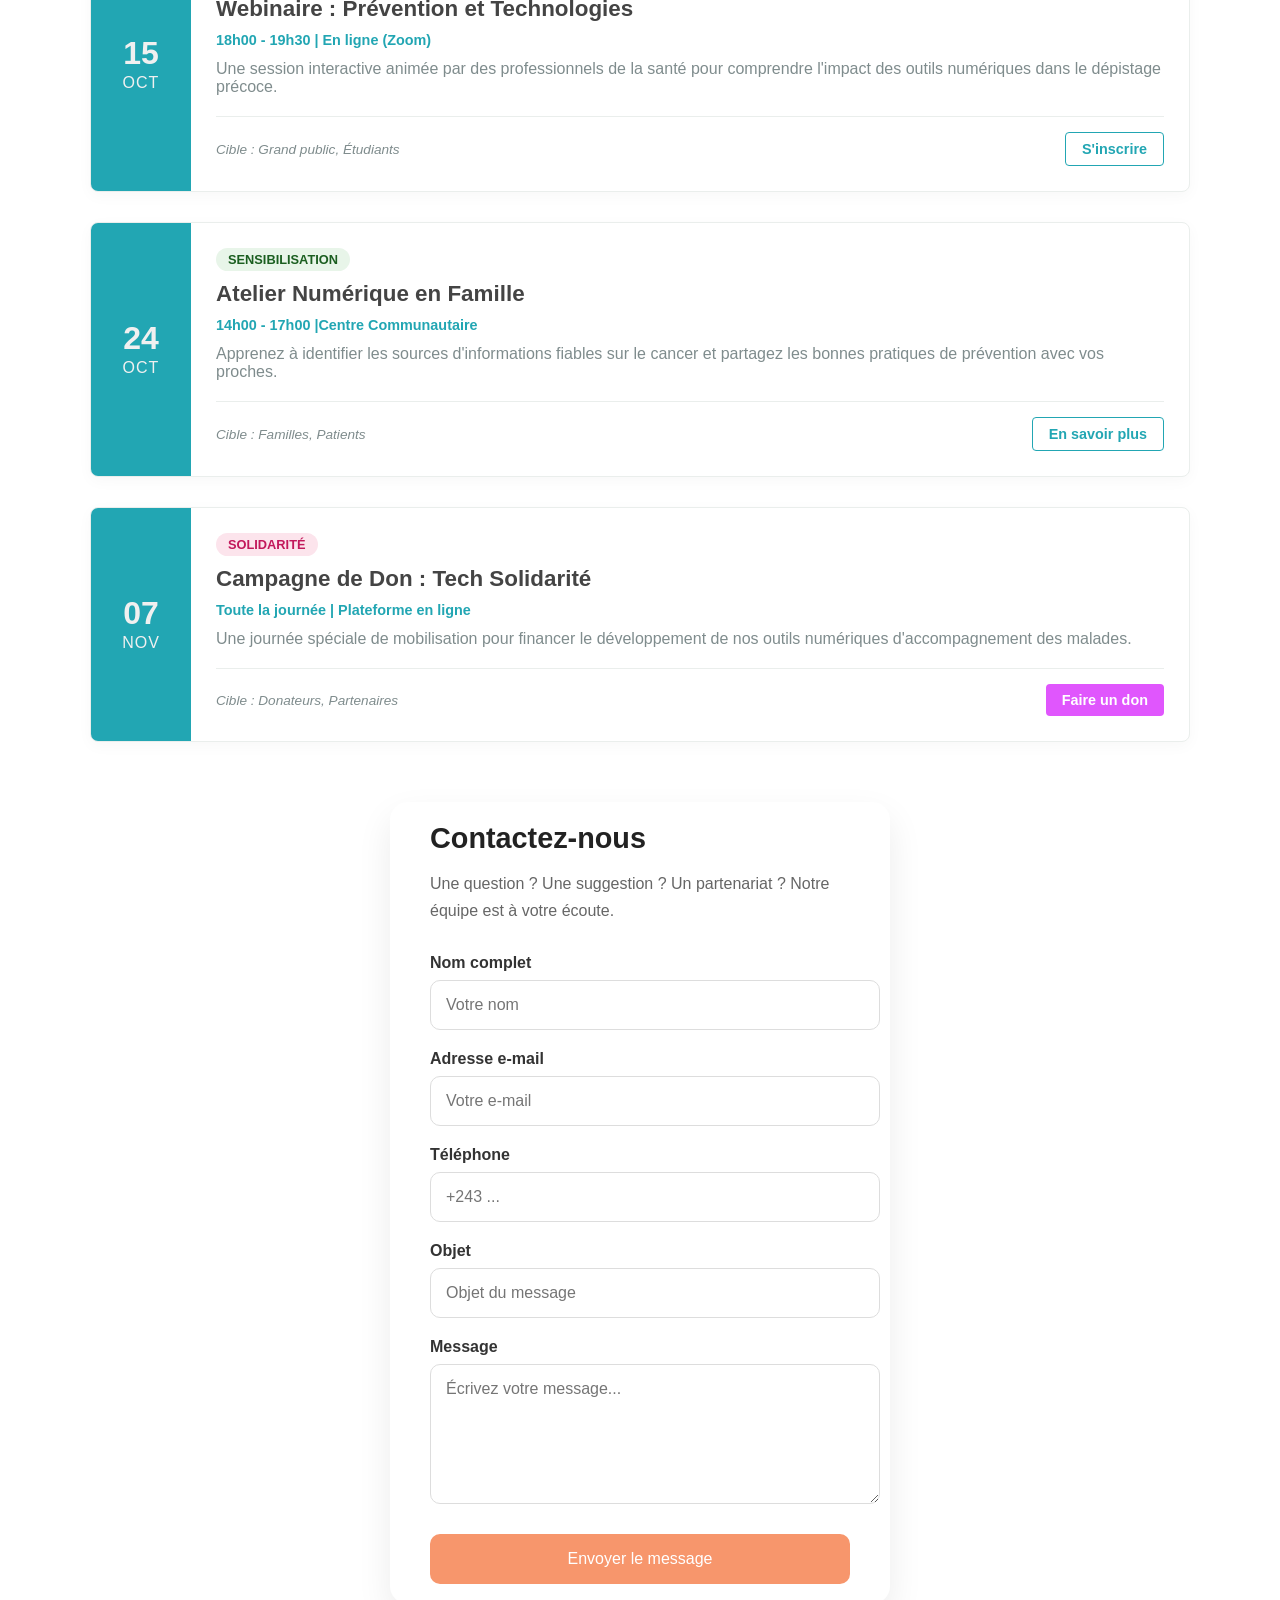
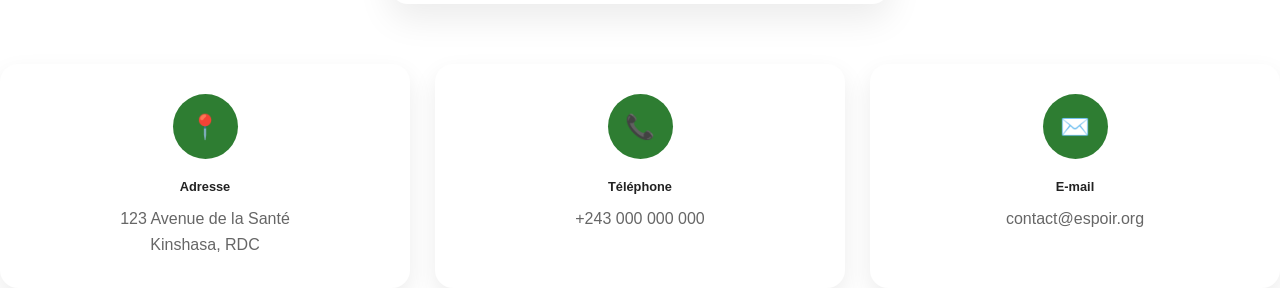
==== commit 4ed32970: "Intégration des pages dans index" ====
--- a/index.html
+++ b/index.html
@@ -3,13 +3,72 @@
   <head>
     <meta charset="UTF-8" />
     <meta name="viewport" content="width=device-width, initial-scale=1.0" />
-    <title>Document</title>
+
+    <title>Lutte contre le cancer</title>
+
+    <link rel="stylesheet" href="accueil.css" />
+    <link rel="stylesheet" href="actions.css" />
     <link rel="stylesheet" href="contact.css" />
-    <link rel="stylesheet" href="actions.css" />
+    <link rel="stylesheet" href="evenements.css" />
   </head>
+
   <body>
+    <header class="headr">
+      <ul class="menu">
+        <li><a href="index.html" class="">HOME</a></li>
+        <li><a href="#" class="">ABOUT US</a></li>
+        <li>
+          <a href="actions.html" class="">OUR WORKS</a>
+        </li>
+        <li><a href="evenements.html" class="">EVENTS</a></li>
+        <li><a href="contact.html" class="">CONTACT</a></li>
+      </ul>
+      <button class="btn-don">DONATE NOW</button>
+    </header>
+
     <main>
-      <!-- section Nos Actions    -->
+      <!----SECTION HERO----->
+      <section class="hero">
+        <div><img src="images/image1.jpg" class="hero-img" alt="" /></div>
+        <div class="stats-grp">
+          <!----stat1 ---->
+          <div class="stats">
+            <img
+              src="images/people-carry-box-solid-full.svg"
+              class="stat-img"
+            />
+            <h2>2500+</h2>
+            <h4>PERSONNES SENSIBILISÉES</h4>
+          </div>
+          <!----stat2 ---->
+          <div class="stats">
+            <img
+              src="images/stethoscope-solid-full.svg"
+              class="stat-img"
+              alt=""
+            />
+            <h2>850+</h2>
+            <h4>DÉPISTAGES RÉALISÉS</h4>
+          </div>
+          <!----stat3 ---->
+          <div class="stats">
+            <img
+              src="images/hand-holding-heart-solid-full.svg"
+              alt=""
+              class="stat-img"
+            />
+            <h2>120+</h2>
+            <h4>PATIENTS ACCOMPAGNÉS</h4>
+          </div>
+          <!----stat4 ---->
+          <div class="stats">
+            <img src="images/globe-solid-full.svg" alt="" class="stat-img" />
+            <h2>15+</h2>
+            <h4>ACTIONS COMMUNAUTAIRES</h4>
+          </div>
+        </div>
+      </section>
+      <!-- SECTION actions. -->
       <section class="actions">
         <h1>Nos actions</h1>
         <p class="but">
@@ -65,7 +124,103 @@
         </div>
       </section>
 
-      <!---section CONTACT-->
+      <!-- SECTION  Événements -->
+      <section class="hero-section">
+        <div class="container text-center">
+          <h1>Événements & Mobilisations</h1>
+          <p>
+            Rejoignez nos actions numériques et locales pour diffuser la
+            prévention, échanger avec des professionnels et soutenir la
+            recherche.
+          </p>
+        </div>
+      </section>
+
+      <!-- Section principale de l'Agenda -->
+      <section class="events-main container">
+        <div class="section-intro">
+          <h2>Agenda des événements à venir</h2>
+          <p>
+            Découvrez nos prochaines campagnes de sensibilisation, webinaires et
+            collectes solidaires ouverts au grand public, aux patients et aux
+            professionnels de santé.
+          </p>
+        </div>
+
+        <div class="events-grid">
+          <!-- Événement 1 -->
+          <article class="event-card">
+            <div class="event-date">
+              <span class="day">15</span>
+              <span class="month">Oct</span>
+            </div>
+            <div class="event-content">
+              <span class="badge badge-webinar">Webinaire</span>
+              <h3>Webinaire : Prévention et Technologies</h3>
+              <p class="event-meta">18h00 - 19h30 | En ligne (Zoom)</p>
+              <p class="event-description">
+                Une session interactive animée par des professionnels de la
+                santé pour comprendre l'impact des outils numériques dans le
+                dépistage précoce.
+              </p>
+              <div class="event-footer">
+                <span class="target-audience"
+                  >Cible : Grand public, Étudiants</span
+                >
+                <a href="#" class="btn-secondary">S'inscrire</a>
+              </div>
+            </div>
+          </article>
+
+          <!-- Événement 2 -->
+          <article class="event-card">
+            <div class="event-date">
+              <span class="day">24</span>
+              <span class="month">Oct</span>
+            </div>
+            <div class="event-content">
+              <span class="badge badge-action">Sensibilisation</span>
+              <h3>Atelier Numérique en Famille</h3>
+              <p class="event-meta">14h00 - 17h00 |Centre Communautaire</p>
+              <p class="event-description">
+                Apprenez à identifier les sources d'informations fiables sur le
+                cancer et partagez les bonnes pratiques de prévention avec vos
+                proches.
+              </p>
+              <div class="event-footer">
+                <span class="target-audience">Cible : Familles, Patients</span>
+                <a href="#" class="btn-secondary">En savoir plus</a>
+              </div>
+            </div>
+          </article>
+
+          <!-- Événement 3 -->
+          <article class="event-card">
+            <div class="event-date">
+              <span class="day">07</span>
+              <span class="month">Nov</span>
+            </div>
+            <div class="event-content">
+              <span class="badge badge-solidarity">Solidarité</span>
+              <h3>Campagne de Don : Tech Solidarité</h3>
+              <p class="event-meta">Toute la journée | Plateforme en ligne</p>
+              <p class="event-description">
+                Une journée spéciale de mobilisation pour financer le
+                développement de nos outils numériques d'accompagnement des
+                malades.
+              </p>
+              <div class="event-footer">
+                <span class="target-audience"
+                  >Cible : Donateurs, Partenaires</span
+                >
+                <a href="contact.html" class="btn-action-card">Faire un don</a>
+              </div>
+            </div>
+          </article>
+        </div>
+      </section>
+
+      <!-----SECTION CONTACT----->
       <section class="contact-section" id="contact">
         <div class="contact">
           <!-- Contact -->
--- a/accueil.css
+++ b/accueil.css
@@ -0,0 +1,139 @@
+* {
+  padding: 0;
+  margin: 0;
+  box-sizing: border-box;
+  list-style: none;
+  text-decoration: none;
+  color: rgb(240, 240, 240);
+  font-family: Arial, Helvetica, sans-serif;
+}
+body {
+  background-color: rgb(255, 255, 255);
+}
+.headr {
+  display: flex;
+  flex-direction: row;
+  font-size: 10px;
+  justify-content: space-between;
+  padding: 20px 100px;
+  position: absolute;
+  top: 0;
+  left: 0;
+  width: 100%;
+  z-index: 1;
+  /* border: 1px solid black; */
+}
+.menu {
+  display: flex;
+  flex-direction: row;
+  align-items: center;
+  justify-content: space-between;
+  padding: 10px 20px;
+  gap: 30px;
+  font-size: 0.9rem;
+}
+
+.btn-don {
+  background-color: transparent;
+  border: 2px solid white;
+  padding: 10px;
+}
+.hero {
+  position: relative;
+  height: 550px;
+  background-color: black;
+}
+
+.hero-img {
+  position: absolute;
+  width: 100%;
+  height: 550px;
+  object-fit: cover;
+  opacity: 0.5;
+}
+
+.stats-grp {
+  width: 90%;
+  height: 120px;
+  display: grid;
+  grid-template-columns: repeat(4, 1fr);
+  align-items: center;
+  justify-content: space-evenly;
+  border-radius: 8px;
+  /* background-color: rgb(255, 255, 255); */
+  margin: 10px 30px;
+  position: absolute;
+  bottom: 50px;
+}
+
+.stats {
+  display: flex;
+  flex-direction: column;
+  align-items: center;
+  gap: 5px;
+}
+
+.stat-img {
+  width: 50px;
+  height: 50px;
+  object-fit: contain;
+}
+h4 {
+  font-size: 0.8rem;
+}
+/* Responsive téléphone */
+@media screen and (max-width: 768px) {
+  .headr {
+    flex-direction: column;
+    align-items: center;
+    padding: 30px 20px;
+    gap: 20px;
+  }
+
+  .menu {
+    flex-wrap: wrap;
+    justify-content: center;
+    gap: 15px;
+    padding: 0;
+    text-align: center;
+  }
+
+  .hero {
+    height: 100vh;
+    background-color: black;
+  }
+
+  .hero-img {
+    height: 100%;
+  }
+
+  .stats-grp {
+    width: 95%;
+    grid-template-columns: repeat(2, 1fr);
+    gap: 20px;
+    height: auto;
+    left: 50%;
+    transform: translateX(-50%);
+    bottom: 30px;
+    margin: 0;
+    padding: 20px 0;
+  }
+
+  .stats {
+    text-align: center;
+  }
+
+  .stat-img {
+    width: 30px;
+    height: 30px;
+    /* background-color: aliceblue; */
+    color: white;
+  }
+  h2 {
+    font-size: 0.7rem;
+  }
+
+  h4 {
+    font-size: 0.5rem;
+  }
+}
--- a/actions.css
+++ b/actions.css
@@ -1,18 +1,13 @@
-* {
-  box-sizing: border-box;
-  text-decoration: none;
-  margin: 0;
-  padding: 0;
-}
-
 .actions {
   display: flex;
   flex-direction: column;
   align-items: center;
   gap: 30px;
-  /* border: 1px solid black; */
+  padding: 50px;
 }
 .actions h1 {
+  color: rgb(39, 39, 39);
+
   text-decoration: underline;
   text-decoration-color: #ffc3c3;
   text-decoration-thickness: 3px; /* Épaisseur du soulignement */
@@ -33,9 +28,14 @@
   flex-direction: column;
   width: 250px;
   height: 400px;
+  color: black;
   border: 1px solid rgb(231, 231, 231);
 
   /* background-color: ; */
+}
+.text-card,
+.but {
+  color: #282828;
 }
 .card img {
   width: 100%;
@@ -85,6 +85,7 @@
     overflow: hidden;
   }
   .but {
+    color: #282828;
     padding: 0 20px;
   }
 
--- a/evenements.css
+++ b/evenements.css
@@ -0,0 +1,256 @@
+/* ----------------------------------------------------
+   VARIABLES & CONFIGURATION GENERALE
+------------------------------------------------------- */
+:root {
+  --primary-color: #e056fd; /* Rose ruban symbolique / Modern tech */
+  --primary-hover: #be2edd;
+  --secondary-color: #22a6b3; /* Bleu/Turquoise médical de confiance */
+  --text-dark: #2c3e50;
+  --text-light: #7f8c8d;
+  --bg-light: #f9fbfd;
+  --white: #ffffff;
+  --border-color: #eaeeec;
+  --font-family: "Segoe UI", Tahoma, Geneva, Verdana, sans-serif;
+}
+
+/* body {
+  font-family: var(--font-family);
+  line-height: 1.6;
+  color: var(--text-dark);
+  background-color: var(--bg-light);
+} */
+
+.container {
+  width: 90%;
+  max-width: 1100px;
+  margin: 0 auto;
+}
+
+.text-center {
+  text-align: center;
+}
+
+/* ----------------------------------------------------
+   HERO BANNER
+------------------------------------------------------- */
+.hero-section {
+  background: linear-gradient(135deg, #f7d6f7 0%, #dff9fb 100%);
+  padding: 60px 0;
+  margin-bottom: 40px;
+}
+
+.hero-section h1 {
+  font-size: 2.5rem;
+  color: #2c3e50;
+  margin-bottom: 15px;
+}
+
+.hero-section p {
+  font-size: 1.1rem;
+  max-width: 700px;
+  margin: 0 auto;
+  color: var(--text-light);
+}
+
+/* ----------------------------------------------------
+   STRUCTURE DE L'AGENDA (EVENTS)
+------------------------------------------------------- */
+.section-intro {
+  margin-bottom: 40px;
+  text-align: center;
+}
+
+.section-intro h2 {
+  color: black;
+
+  font-size: 1.8rem;
+  margin-bottom: 10px;
+}
+
+.section-intro p {
+  color: var(--text-light);
+  max-width: 800px;
+  margin: 0 auto;
+}
+
+.events-grid {
+  display: grid;
+  grid-template-columns: 1fr;
+  gap: 30px;
+  margin-bottom: 60px;
+}
+
+/* Cartes d'événements */
+.event-card {
+  display: flex;
+  background-color: var(--white);
+  border-radius: 8px;
+  overflow: hidden;
+  box-shadow: 0 4px 15px rgba(0, 0, 0, 0.03);
+  border: 1px solid var(--border-color);
+  transition:
+    transform 0.3s,
+    box-shadow 0.3s;
+}
+
+.event-card:hover {
+  transform: translateY(-5px);
+  box-shadow: 0 8px 25px rgba(0, 0, 0, 0.08);
+}
+
+/* Bloc Date à gauche */
+.event-date {
+  background-color: var(--secondary-color);
+  color: var(--white);
+  display: flex;
+  flex-direction: column;
+  justify-content: center;
+  align-items: center;
+  min-width: 100px;
+  padding: 20px;
+  text-align: center;
+}
+
+.event-date .day {
+  font-size: 2rem;
+  font-weight: 700;
+  line-height: 1;
+}
+
+.event-date .month {
+  font-size: 1rem;
+  text-transform: uppercase;
+  letter-spacing: 1px;
+  margin-top: 5px;
+}
+
+/* Contenu de la carte */
+.event-content {
+  padding: 25px;
+  display: flex;
+  flex-direction: column;
+  width: 100%;
+}
+
+.event-content h3 {
+  margin: 10px 0;
+  font-size: 1.4rem;
+  color: rgb(68, 68, 68);
+}
+
+.event-meta {
+  font-size: 0.9rem;
+  color: var(--secondary-color);
+  font-weight: 600;
+  margin-bottom: 12px;
+}
+
+.event-description {
+  color: var(--text-light);
+  margin-bottom: 20px;
+  flex-grow: 1;
+}
+
+/* Badges de types d'événements */
+.badge {
+  align-self: flex-start;
+  padding: 4px 12px;
+  border-radius: 12px;
+  font-size: 0.8rem;
+  font-weight: 600;
+  text-transform: uppercase;
+}
+.badge-webinar {
+  background-color: #e3f2fd;
+  color: #0d47a1;
+}
+.badge-action {
+  background-color: #e8f5e9;
+  color: #1b5e20;
+}
+.badge-solidarity {
+  background-color: #fce4ec;
+  color: #c2185b;
+}
+
+/* Footer de la carte */
+.event-footer {
+  display: flex;
+  justify-content: space-between;
+  align-items: center;
+  border-top: 1px solid var(--border-color);
+  padding-top: 15px;
+  gap: 15px;
+}
+
+.target-audience {
+  font-size: 0.85rem;
+  font-style: italic;
+  color: var(--text-light);
+}
+
+/* Boutons */
+.btn-secondary,
+.btn-action-card {
+  text-decoration: none;
+  padding: 8px 16px;
+  border-radius: 4px;
+  font-size: 0.9rem;
+  font-weight: 600;
+  transition: background 0.2s;
+}
+
+.btn-secondary {
+  border: 1px solid var(--secondary-color);
+  color: var(--secondary-color);
+}
+
+.btn-secondary:hover {
+  background-color: var(--secondary-color);
+  color: var(--white);
+}
+
+.btn-action-card {
+  background-color: var(--primary-color);
+  color: var(--white);
+}
+
+.btn-action-card:hover {
+  background-color: var(--primary-hover);
+}
+
+/* ----------------------------------------------------
+    RESPONSIVE DESIGN
+------------------------------------------------------- */
+@media (max-width: 768px) {
+  .header-flex {
+    flex-direction: column;
+    gap: 15px;
+  }
+
+  .event-card {
+    flex-direction: column;
+  }
+
+  .event-date {
+    flex-direction: row;
+    gap: 10px;
+    padding: 10px;
+    min-width: auto;
+  }
+
+  .event-date .day {
+    font-size: 1.5rem;
+  }
+
+  .event-footer {
+    flex-direction: column;
+    align-items: flex-start;
+  }
+
+  .btn-secondary,
+  .btn-action-card {
+    width: 100%;
+    text-align: center;
+  }
+}
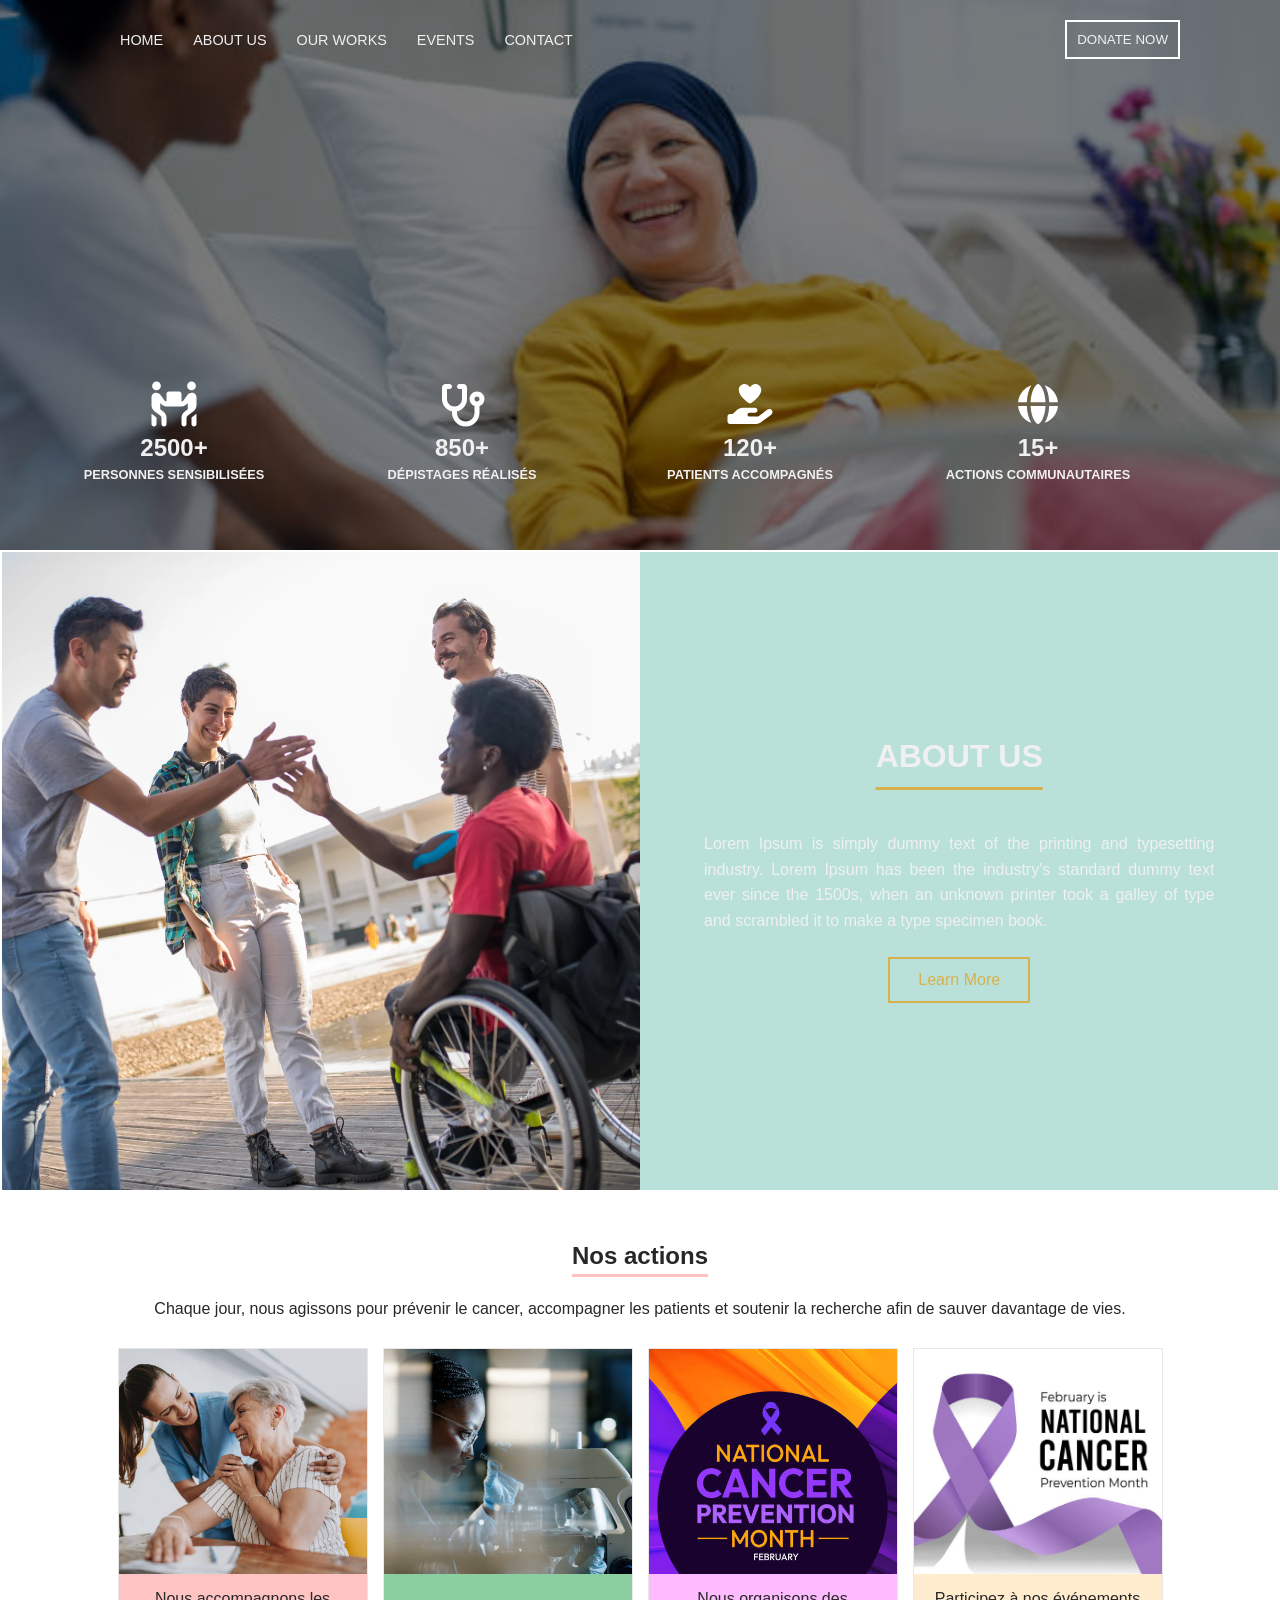
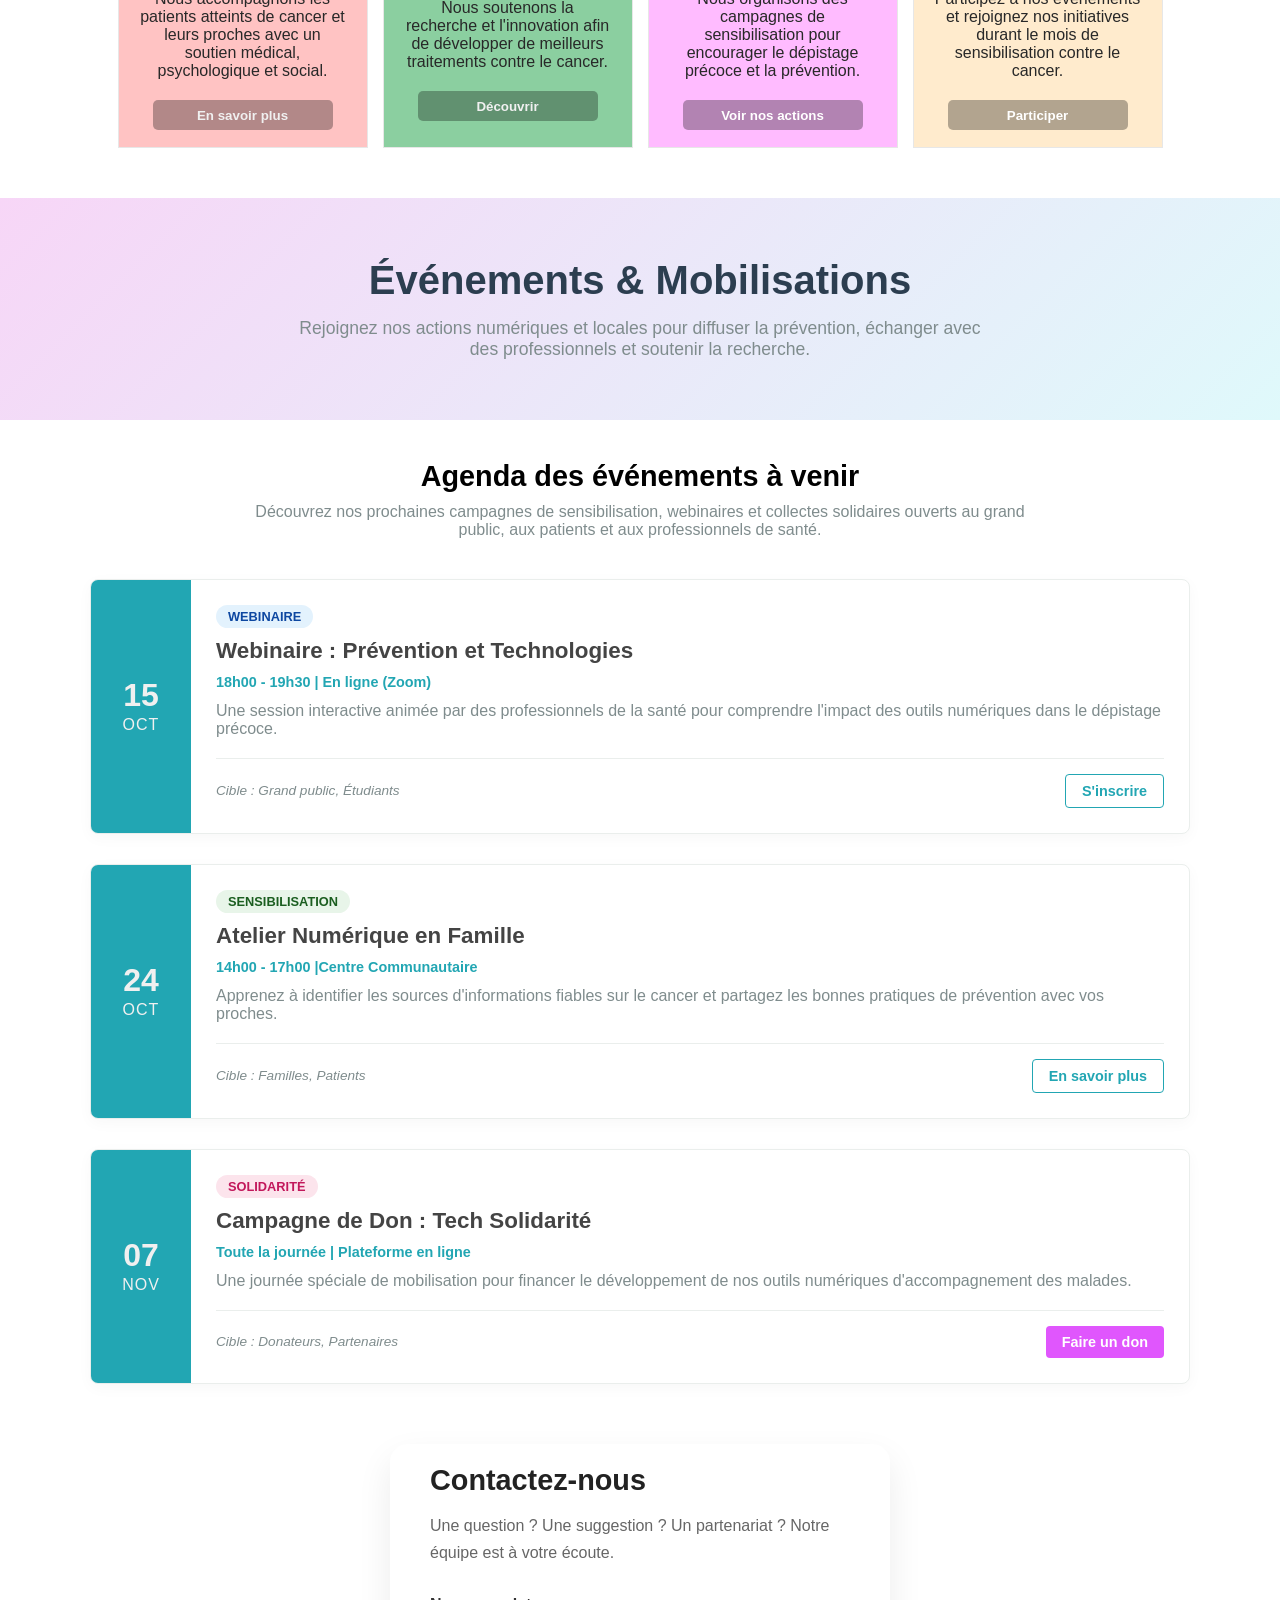
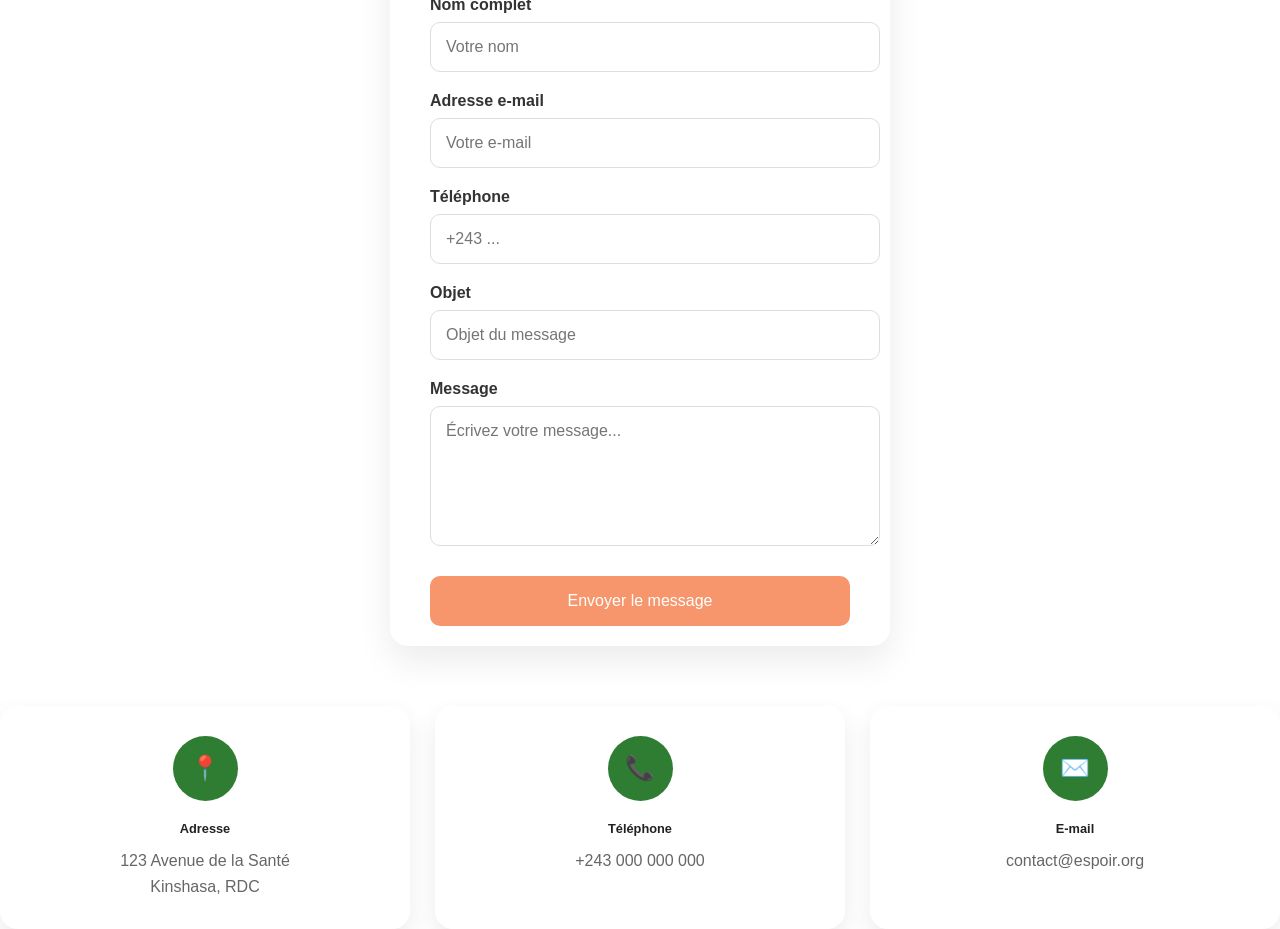
==== commit c4475943: "Integration de la page about" ====
--- a/index.html
+++ b/index.html
@@ -10,6 +10,7 @@
     <link rel="stylesheet" href="actions.css" />
     <link rel="stylesheet" href="contact.css" />
     <link rel="stylesheet" href="evenements.css" />
+    <link rel="stylesheet" href="about.css" />
   </head>
 
   <body>
@@ -68,6 +69,24 @@
           </div>
         </div>
       </section>
+      <!--SECTION ABOUT-->
+      <section class="about">
+        <figure class="figure-about">
+          <img src="images/la_team.webp" alt="team en action" />
+        </figure>
+        <article class="article-about">
+          <h2>ABOUT US</h2>
+          <p>
+            Lorem Ipsum is simply dummy text of the printing and typesetting
+            industry. Lorem Ipsum has been the industry's standard dummy text
+            ever since the 1500s, when an unknown printer took a galley of type
+            and scrambled it to make a type specimen book.
+          </p>
+          <nav>
+            <a href="/about" class="btn">Learn More</a>
+          </nav>
+        </article>
+      </section>
       <!-- SECTION actions. -->
       <section class="actions">
         <h1>Nos actions</h1>
--- a/about.css
+++ b/about.css
@@ -0,0 +1,100 @@
+/* styles dans la section about*/
+.about {
+  display: grid;
+  grid-template-columns: 1fr 1fr;
+  /* gap: 2rem; */
+  align-items: center;
+  padding: 0.1rem; /* Ajout d'un pad, decre pour enlever l'espace autour du section */
+}
+
+/* Pour images dans section*/
+.about img {
+  width: 100%;
+  border-radius: 1px;
+  object-fit: cover;
+}
+
+.about h2 {
+  font-size: 2rem;
+  margin-bottom: 1rem;
+  text-decoration: underline;
+  text-decoration-color: #d6b14d;
+  text-underline-offset: 20px; /*un peu d'ecart etre la ligne du soulignement et du texte*/
+  padding-bottom: 2.5rem; /*Separation en incr (vers le haut) par rapport à p*/
+}
+
+/* Paragraphe, tous les P depuis la section de classe about */
+.about p {
+  line-height: 1.6;
+  margin-bottom: 1.5rem;
+}
+
+/* Bouton */
+.about .btn {
+  display: inline-block;
+  padding: 12px 28px;
+  border: 2px solid #d6b14d;
+  color: #d6b14d;
+  text-decoration: none;
+  background: transparent;
+  transition: 0.3s;
+}
+
+.about .btn:hover {
+  background: #d6b14d;
+  color: white;
+}
+
+/* Pour article */
+.article-about {
+  display: flex;
+  flex-direction: column;
+  justify-content: center;
+  align-items: center;
+  align-content: center;
+  width: 100%;
+  height: 100%;
+  padding: 2rem;
+  background-color: #b9e1d9;
+}
+
+/* Pour le texte du paragraphe dans article-about*/
+.article-about p {
+  text-align: justify;
+  padding: 0 2rem;
+}
+
+.figure-about {
+  display: flex;
+  flex-direction: column;
+  align-items: center;
+  justify-content: center;
+  width: 100%;
+  height: 100%;
+}
+
+/* Supprime*/
+.figure-about img {
+  display: block;
+  height: 100%;
+  object-fit: cover;
+}
+
+/* figure figcaption {
+  text-align: center;
+  font-style: italic;
+  margin-top: 0.5rem;
+} */
+
+/* Media queries de base*/
+
+@media only screen and (max-width: 768px) {
+  .about {
+    grid-template-columns: 1fr;
+    gap: 2rem;
+  }
+
+  .article-about p {
+    padding: 0 1rem;
+  }
+}
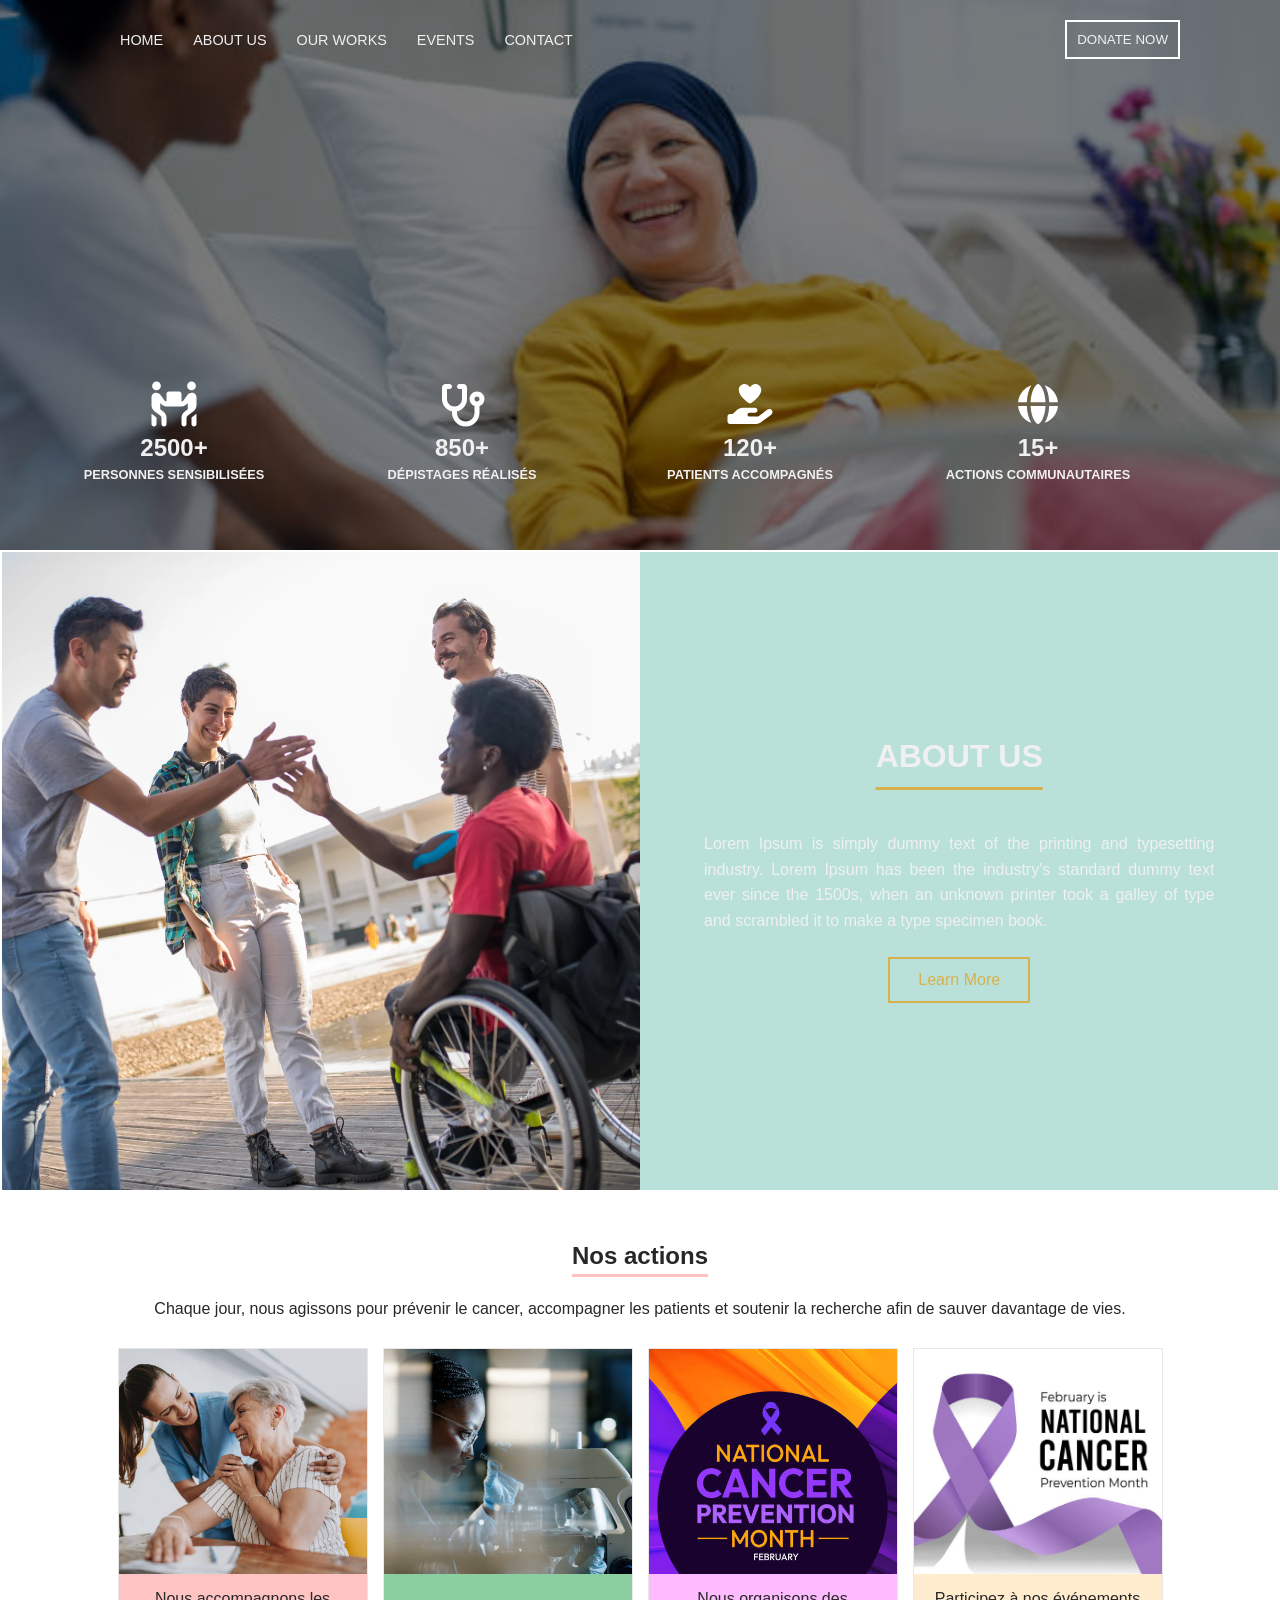
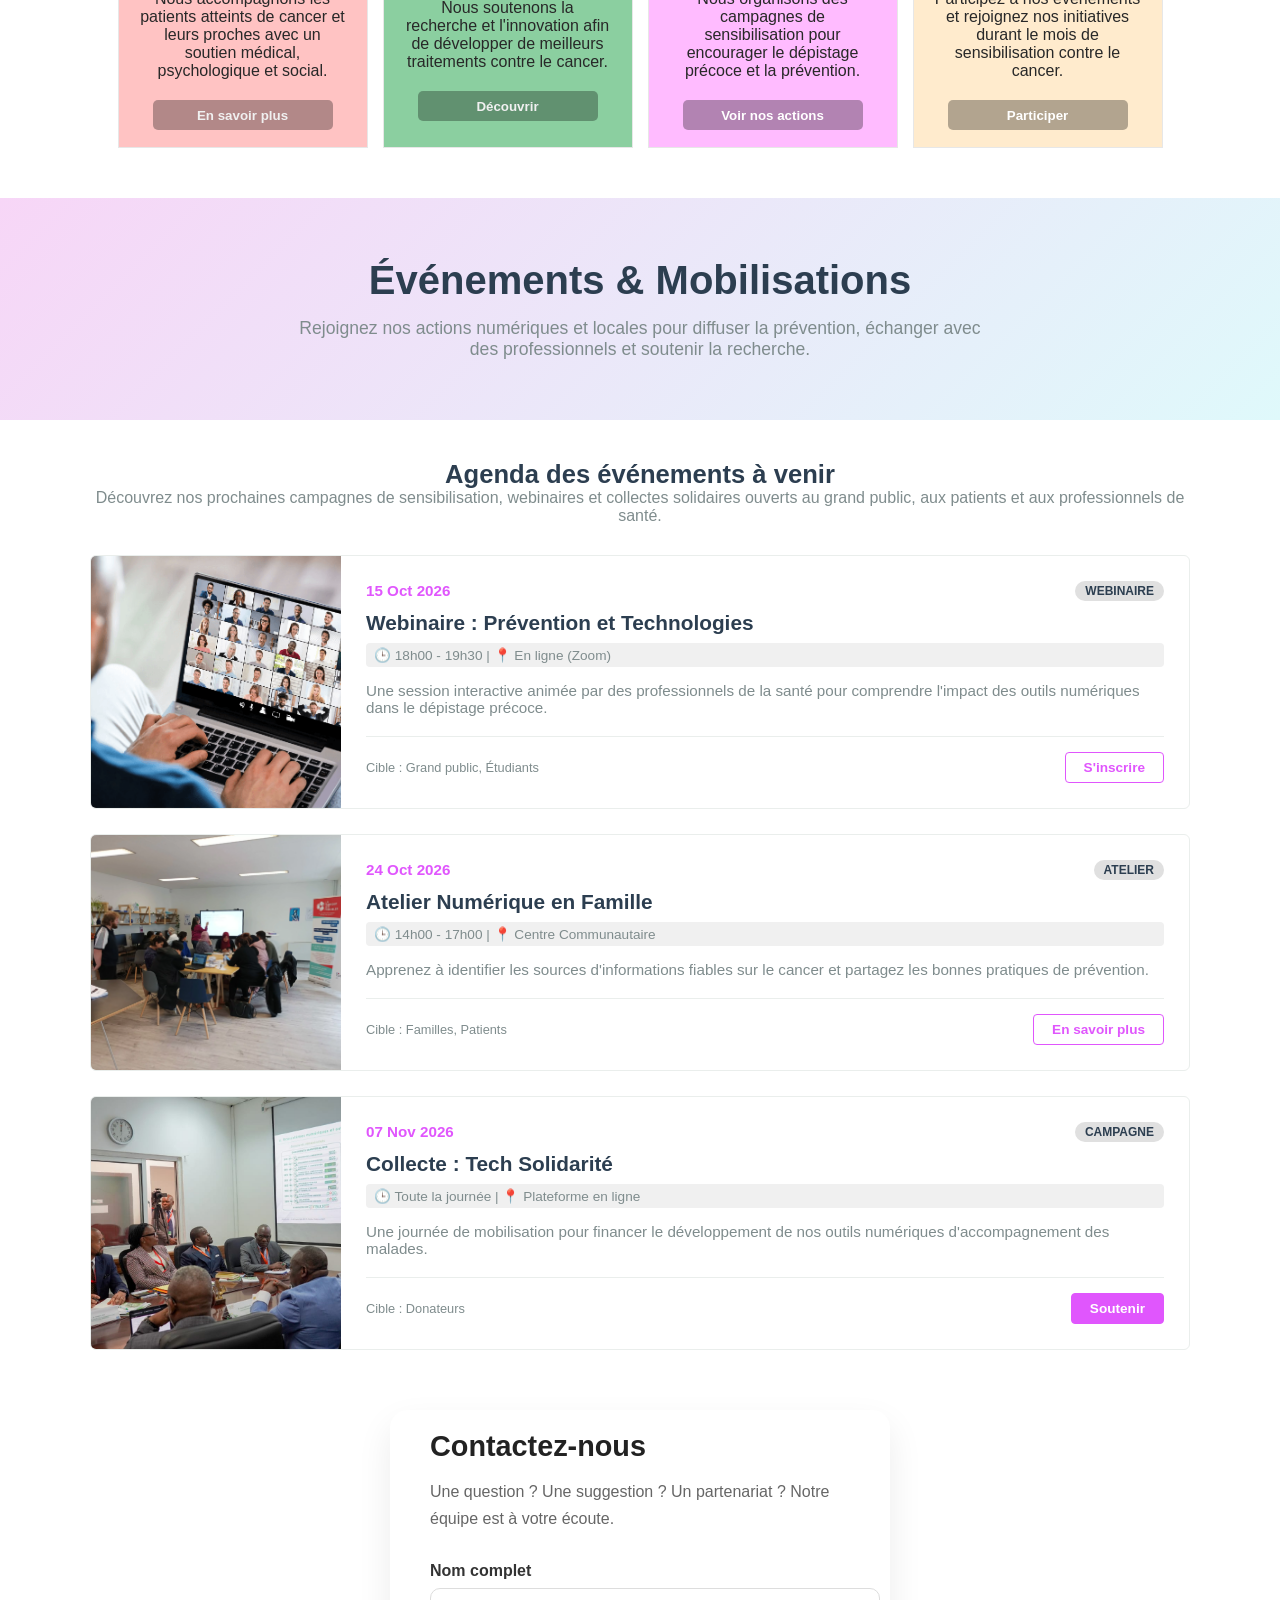
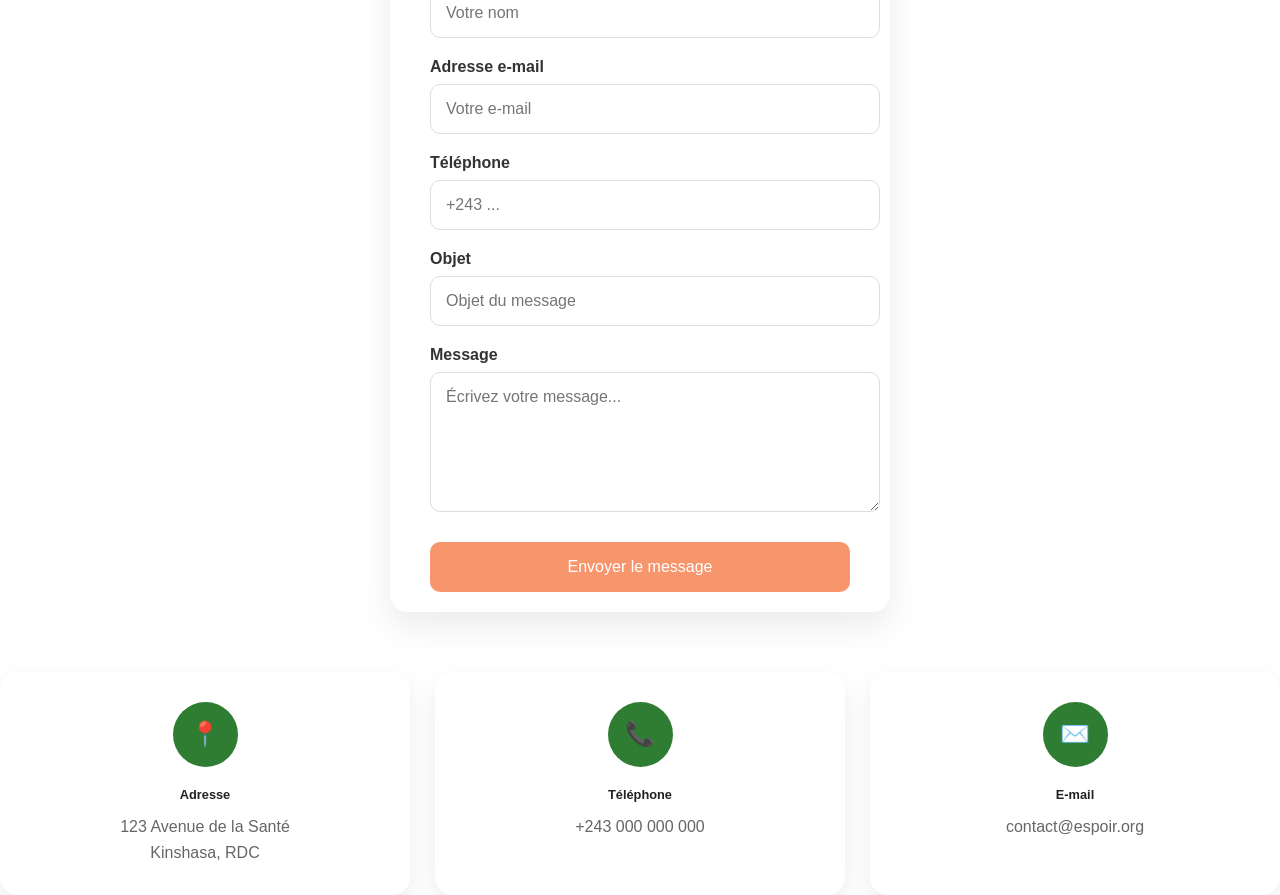
==== commit 3147c45e: "Amelioration de page evenement en y ajoutant des images" ====
--- a/index.html
+++ b/index.html
@@ -143,17 +143,17 @@
         </div>
       </section>
 
-      <!-- SECTION  Événements -->
-      <section class="hero-section">
-        <div class="container text-center">
-          <h1>Événements & Mobilisations</h1>
-          <p>
-            Rejoignez nos actions numériques et locales pour diffuser la
-            prévention, échanger avec des professionnels et soutenir la
-            recherche.
-          </p>
-        </div>
-      </section>
+
+    <!-- Bannière de la page Événements -->
+    <section class="hero-section">
+      <div class="container text-center">
+        <h1>Événements & Mobilisations</h1>
+        <p>
+          Rejoignez nos actions numériques et locales pour diffuser la
+          prévention, échanger avec des professionnels et soutenir la recherche.
+        </p>
+      </div>
+    </section>
 
       <!-- Section principale de l'Agenda -->
       <section class="events-main container">
@@ -166,76 +166,74 @@
           </p>
         </div>
 
-        <div class="events-grid">
-          <!-- Événement 1 -->
-          <article class="event-card">
-            <div class="event-date">
-              <span class="day">15</span>
-              <span class="month">Oct</span>
-            </div>
-            <div class="event-content">
-              <span class="badge badge-webinar">Webinaire</span>
-              <h3>Webinaire : Prévention et Technologies</h3>
-              <p class="event-meta">18h00 - 19h30 | En ligne (Zoom)</p>
-              <p class="event-description">
-                Une session interactive animée par des professionnels de la
-                santé pour comprendre l'impact des outils numériques dans le
-                dépistage précoce.
-              </p>
-              <div class="event-footer">
-                <span class="target-audience"
-                  >Cible : Grand public, Étudiants</span
-                >
-                <a href="#" class="btn-secondary">S'inscrire</a>
-              </div>
-            </div>
-          </article>
-
-          <!-- Événement 2 -->
-          <article class="event-card">
-            <div class="event-date">
-              <span class="day">24</span>
-              <span class="month">Oct</span>
-            </div>
-            <div class="event-content">
-              <span class="badge badge-action">Sensibilisation</span>
-              <h3>Atelier Numérique en Famille</h3>
-              <p class="event-meta">14h00 - 17h00 |Centre Communautaire</p>
-              <p class="event-description">
-                Apprenez à identifier les sources d'informations fiables sur le
-                cancer et partagez les bonnes pratiques de prévention avec vos
-                proches.
-              </p>
-              <div class="event-footer">
-                <span class="target-audience">Cible : Familles, Patients</span>
-                <a href="#" class="btn-secondary">En savoir plus</a>
-              </div>
-            </div>
-          </article>
-
-          <!-- Événement 3 -->
-          <article class="event-card">
-            <div class="event-date">
-              <span class="day">07</span>
-              <span class="month">Nov</span>
-            </div>
-            <div class="event-content">
-              <span class="badge badge-solidarity">Solidarité</span>
-              <h3>Campagne de Don : Tech Solidarité</h3>
-              <p class="event-meta">Toute la journée | Plateforme en ligne</p>
-              <p class="event-description">
-                Une journée spéciale de mobilisation pour financer le
-                développement de nos outils numériques d'accompagnement des
-                malades.
-              </p>
-              <div class="event-footer">
-                <span class="target-audience"
-                  >Cible : Donateurs, Partenaires</span
-                >
-                <a href="contact.html" class="btn-action-card">Faire un don</a>
-              </div>
-            </div>
-          </article>
+        <div class="events-list">
+            
+            <!-- Événement 1 -->
+            <article class="event-card">
+                <div class="event-image">
+                    <img src="images/1.png" alt="Personne regardant un écran de webinaire">
+                </div>
+                <div class="event-content">
+                    <div class="event-header">
+                        <span class="event-date-inline">15 Oct 2026</span>
+                        <span class="badge">Webinaire</span>
+                    </div>
+                    <h3>Webinaire : Prévention et Technologies</h3>
+                    <p class="event-meta">🕒 18h00 - 19h30 | 📍 En ligne (Zoom)</p>
+                    <p class="event-description">
+                        Une session interactive animée par des professionnels de la santé pour comprendre l'impact des outils numériques dans le dépistage précoce.
+                    </p>
+                    <div class="event-footer">
+                        <span class="target-audience">Cible : Grand public, Étudiants</span>
+                        <a href="#" class="btn-primary">S'inscrire</a>
+                    </div>
+                </div>
+            </article>
+
+            <!-- Événement 2 -->
+            <article class="event-card">
+                <div class="event-image">
+                    <img src="images/2.webp" alt="Famille utilisant une tablette ensemble">
+                </div>
+                <div class="event-content">
+                    <div class="event-header">
+                        <span class="event-date-inline">24 Oct 2026</span>
+                        <span class="badge">Atelier</span>
+                    </div>
+                    <h3>Atelier Numérique en Famille</h3>
+                    <p class="event-meta">🕒 14h00 - 17h00 | 📍 Centre Communautaire</p>
+                    <p class="event-description">
+                        Apprenez à identifier les sources d'informations fiables sur le cancer et partagez les bonnes pratiques de prévention.
+                    </p>
+                    <div class="event-footer">
+                        <span class="target-audience">Cible : Familles, Patients</span>
+                        <a href="#" class="btn-primary">En savoir plus</a>
+                    </div>
+                </div>
+            </article>
+
+            <!-- Événement 3 -->
+            <article class="event-card">
+                <div class="event-image">
+                    <img src="images/3.jpg" alt="Mains tenant un smartphone pour un don en ligne">
+                </div>
+                <div class="event-content">
+                    <div class="event-header">
+                        <span class="event-date-inline">07 Nov 2026</span>
+                        <span class="badge">Campagne</span>
+                    </div>
+                    <h3>Collecte : Tech Solidarité</h3>
+                    <p class="event-meta">🕒 Toute la journée | 📍 Plateforme en ligne</p>
+                    <p class="event-description">
+                        Une journée de mobilisation pour financer le développement de nos outils numériques d'accompagnement des malades.
+                    </p>
+                    <div class="event-footer">
+                        <span class="target-audience">Cible : Donateurs</span>
+                        <a href="contact.html" class="btn-action">Soutenir</a>
+                    </div>
+                </div>
+            </article>
+
         </div>
       </section>
 
--- a/evenements.css
+++ b/evenements.css
@@ -53,170 +53,153 @@
 }
 
 /* ----------------------------------------------------
-   STRUCTURE DE L'AGENDA (EVENTS)
+   4. STRUCTURE DE L'AGENDA (EVENTS)
 ------------------------------------------------------- */
 .section-intro {
-  margin-bottom: 40px;
-  text-align: center;
+    margin-bottom: 30px;
+    text-align: center;
 }
 
 .section-intro h2 {
-  color: black;
-
-  font-size: 1.8rem;
-  margin-bottom: 10px;
+    font-size: 1.6rem;
+    color: var(--text-dark);
 }
 
 .section-intro p {
-  color: var(--text-light);
-  max-width: 800px;
-  margin: 0 auto;
-}
-
-.events-grid {
-  display: grid;
-  grid-template-columns: 1fr;
-  gap: 30px;
-  margin-bottom: 60px;
-}
-
-/* Cartes d'événements */
+    color: var(--text-light);
+}
+
+.events-list {
+    display: flex;
+    flex-direction: column;
+    gap: 25px;
+    margin-bottom: 60px;
+}
+
+/* Cartes d'événements améliorées */
 .event-card {
-  display: flex;
-  background-color: var(--white);
-  border-radius: 8px;
-  overflow: hidden;
-  box-shadow: 0 4px 15px rgba(0, 0, 0, 0.03);
-  border: 1px solid var(--border-color);
-  transition:
-    transform 0.3s,
-    box-shadow 0.3s;
+    display: flex;
+    background-color: var(--white);
+    border-radius: 6px;
+    overflow: hidden;
+    border: 1px solid var(--border-color);
+    transition: box-shadow 0.3s;
 }
 
 .event-card:hover {
-  transform: translateY(-5px);
-  box-shadow: 0 8px 25px rgba(0, 0, 0, 0.08);
-}
-
-/* Bloc Date à gauche */
-.event-date {
-  background-color: var(--secondary-color);
-  color: var(--white);
-  display: flex;
-  flex-direction: column;
-  justify-content: center;
-  align-items: center;
-  min-width: 100px;
-  padding: 20px;
-  text-align: center;
-}
-
-.event-date .day {
-  font-size: 2rem;
-  font-weight: 700;
-  line-height: 1;
-}
-
-.event-date .month {
-  font-size: 1rem;
-  text-transform: uppercase;
-  letter-spacing: 1px;
-  margin-top: 5px;
+    box-shadow: 0 5px 15px rgba(0, 0, 0, 0.05);
+}
+
+/* Zone Image */
+.event-image {
+    flex: 0 0 250px; /* Largeur fixe de l'image */
+    overflow: hidden;
+}
+
+.event-image img {
+    width: 100%;
+    height: 100%;
+    object-fit: cover; /* Remplit la zone sans déformer */
 }
 
 /* Contenu de la carte */
 .event-content {
-  padding: 25px;
-  display: flex;
-  flex-direction: column;
-  width: 100%;
+    padding: 25px;
+    flex: 1;
+    display: flex;
+    flex-direction: column;
+}
+
+.event-header {
+    display: flex;
+    justify-content: space-between;
+    align-items: center;
+    margin-bottom: 10px;
+}
+
+.event-date-inline {
+    font-weight: 700;
+    color: var(--primary-color);
+    font-size: 0.95rem;
 }
 
 .event-content h3 {
-  margin: 10px 0;
-  font-size: 1.4rem;
-  color: rgb(68, 68, 68);
+    font-size: 1.3rem;
+    margin-bottom: 8px;
+    color: var(--text-dark);
 }
 
 .event-meta {
-  font-size: 0.9rem;
-  color: var(--secondary-color);
-  font-weight: 600;
-  margin-bottom: 12px;
+    font-size: 0.85rem;
+    color: var(--text-light);
+    background-color: #f0f0f0; /* Gris très clair uni */
+    padding: 4px 8px;
+    border-radius: 4px;
+    display: inline-block;
+    margin-bottom: 15px;
 }
 
 .event-description {
-  color: var(--text-light);
-  margin-bottom: 20px;
-  flex-grow: 1;
-}
-
-/* Badges de types d'événements */
+    font-size: 0.95rem;
+    color: var(--text-light);
+    margin-bottom: 20px;
+    flex-grow: 1;
+}
+
+/* Badge type unifié */
 .badge {
-  align-self: flex-start;
-  padding: 4px 12px;
-  border-radius: 12px;
-  font-size: 0.8rem;
-  font-weight: 600;
-  text-transform: uppercase;
-}
-.badge-webinar {
-  background-color: #e3f2fd;
-  color: #0d47a1;
-}
-.badge-action {
-  background-color: #e8f5e9;
-  color: #1b5e20;
-}
-.badge-solidarity {
-  background-color: #fce4ec;
-  color: #c2185b;
+    background-color: #e0e0e0; /* Gris uni */
+    color: var(--text-dark);
+    padding: 3px 10px;
+    border-radius: 12px;
+    font-size: 0.75rem;
+    font-weight: 600;
+    text-transform: uppercase;
 }
 
 /* Footer de la carte */
 .event-footer {
-  display: flex;
-  justify-content: space-between;
-  align-items: center;
-  border-top: 1px solid var(--border-color);
-  padding-top: 15px;
-  gap: 15px;
+    display: flex;
+    justify-content: space-between;
+    align-items: center;
+    border-top: 1px solid var(--border-color);
+    padding-top: 15px;
+    gap: 15px;
 }
 
 .target-audience {
-  font-size: 0.85rem;
-  font-style: italic;
-  color: var(--text-light);
-}
-
-/* Boutons */
-.btn-secondary,
-.btn-action-card {
-  text-decoration: none;
-  padding: 8px 16px;
-  border-radius: 4px;
-  font-size: 0.9rem;
-  font-weight: 600;
-  transition: background 0.2s;
-}
-
-.btn-secondary {
-  border: 1px solid var(--secondary-color);
-  color: var(--secondary-color);
-}
-
-.btn-secondary:hover {
-  background-color: var(--secondary-color);
-  color: var(--white);
-}
-
-.btn-action-card {
-  background-color: var(--primary-color);
-  color: var(--white);
-}
-
-.btn-action-card:hover {
-  background-color: var(--primary-hover);
+    font-size: 0.8rem;
+    color: var(--text-light);
+}
+
+/* Boutons unifiés */
+.btn-primary, .btn-action {
+    text-decoration: none;
+    padding: 7px 18px;
+    border-radius: 4px;
+    font-size: 0.85rem;
+    font-weight: 600;
+    transition: background 0.2s;
+    border: 1px solid var(--primary-color);
+}
+
+.btn-primary {
+    color: var(--primary-color);
+    background-color: var(--white);
+}
+
+.btn-primary:hover {
+    background-color: var(--primary-color);
+    color: var(--white);
+}
+
+.btn-action {
+    background-color: var(--primary-color);
+    color: var(--white);
+}
+
+.btn-action:hover {
+    background-color: var(--primary-hover);
 }
 
 /* ----------------------------------------------------
